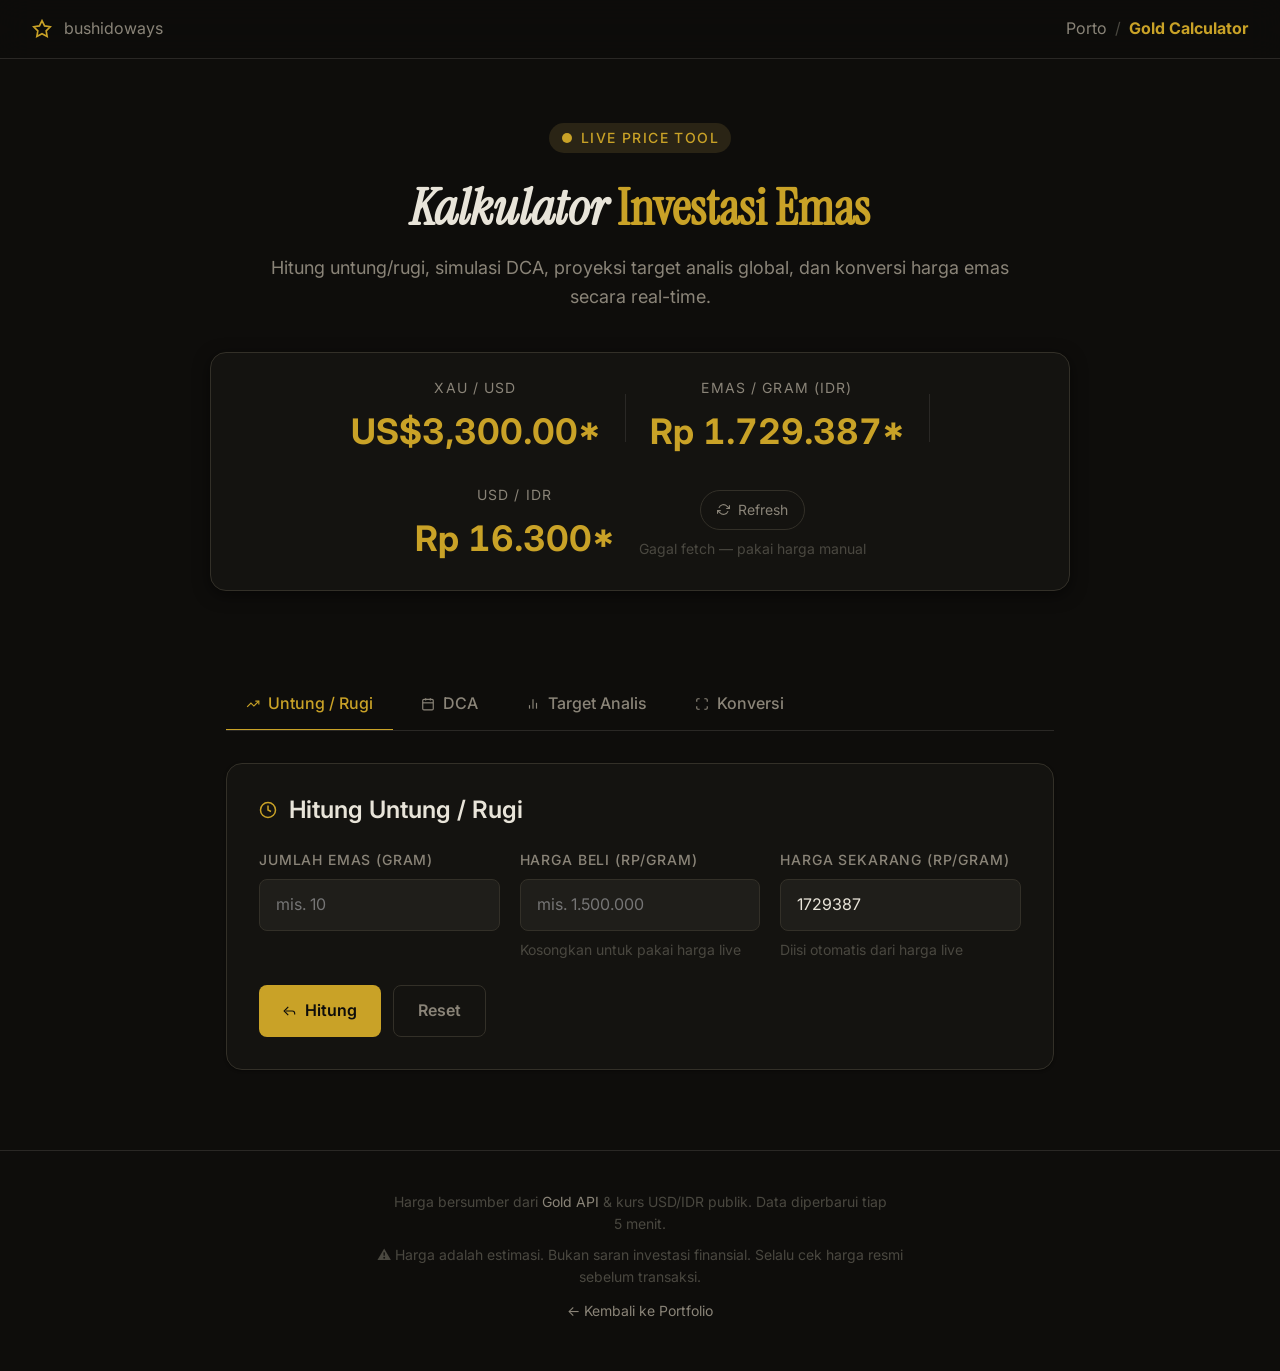
==== tools/gold/index.html @ 79ef6a8c "feat: add gold investment calculator tool" ====
<!DOCTYPE html>
<html lang="id" data-theme="dark">
<head>
<meta charset="UTF-8">
<meta name="viewport" content="width=device-width, initial-scale=1.0">
<title>Gold Calculator — Bushidoways</title>
<meta name="description" content="Kalkulator investasi emas real-time: untung/rugi, DCA, proyeksi analis, dan konversi harga.">
<link rel="icon" href="/favicon.svg" type="image/svg+xml">
<link rel="preconnect" href="https://fonts.googleapis.com">
<link rel="preconnect" href="https://fonts.gstatic.com" crossorigin>
<link href="https://fonts.googleapis.com/css2?family=Inter:wght@300..700&family=Instrument+Serif:ital@0;1&display=swap" rel="stylesheet">
<style>
*,*::before,*::after{box-sizing:border-box;margin:0;padding:0}
html{-webkit-font-smoothing:antialiased;scroll-behavior:smooth;scroll-padding-top:5rem}

:root,[data-theme="dark"]{
  --color-bg:#0e0d0b;
  --color-surface:#141310;
  --color-surface-2:#1a1915;
  --color-surface-offset:#1f1e1a;
  --color-surface-dynamic:#272520;
  --color-divider:#2a2825;
  --color-border:#333028;
  --color-text:#e8e4d9;
  --color-text-muted:#8a8478;
  --color-text-faint:#4a4840;
  --color-text-inverse:#0e0d0b;
  --color-primary:#c9a227;
  --color-primary-hover:#e0b830;
  --color-primary-active:#f0cc50;
  --color-primary-highlight:#2a2415;
  --color-success:#6daa45;
  --color-success-highlight:#1e2e15;
  --color-error:#d16060;
  --color-error-highlight:#2e1515;
  --color-gold:#c9a227;
  --shadow-sm:0 1px 3px rgba(0,0,0,0.4);
  --shadow-md:0 4px 16px rgba(0,0,0,0.5);
  --shadow-lg:0 12px 40px rgba(0,0,0,0.6);
  --radius-sm:0.375rem;
  --radius-md:0.5rem;
  --radius-lg:0.75rem;
  --radius-xl:1rem;
  --radius-full:9999px;
  --font-body:'Inter',sans-serif;
  --font-display:'Instrument Serif',Georgia,serif;
  --text-xs:clamp(0.75rem,0.7rem + 0.25vw,0.875rem);
  --text-sm:clamp(0.875rem,0.8rem + 0.35vw,1rem);
  --text-base:clamp(1rem,0.95rem + 0.25vw,1.125rem);
  --text-lg:clamp(1.125rem,1rem + 0.75vw,1.5rem);
  --text-xl:clamp(1.5rem,1.2rem + 1.25vw,2.25rem);
  --text-2xl:clamp(2rem,1.2rem + 2.5vw,3.5rem);
  --space-1:0.25rem;--space-2:0.5rem;--space-3:0.75rem;--space-4:1rem;
  --space-5:1.25rem;--space-6:1.5rem;--space-8:2rem;--space-10:2.5rem;
  --space-12:3rem;--space-16:4rem;--space-20:5rem;
  --transition:180ms cubic-bezier(0.16,1,0.3,1);
}

body{font-family:var(--font-body);font-size:var(--text-base);color:var(--color-text);background:var(--color-bg);min-height:100dvh;line-height:1.6}
img,svg{display:block;max-width:100%}
input,button,select{font:inherit;color:inherit}
h1,h2,h3,h4{text-wrap:balance;line-height:1.2}
p{text-wrap:pretty;max-width:72ch}
button{cursor:pointer;background:none;border:none}
a,button,[role="button"]{transition:color var(--transition),background var(--transition),border-color var(--transition),box-shadow var(--transition)}
:focus-visible{outline:2px solid var(--color-primary);outline-offset:3px;border-radius:var(--radius-sm)}

/* ── NAV ── */
.nav{
  position:sticky;top:0;z-index:100;
  display:flex;align-items:center;justify-content:space-between;
  padding:var(--space-4) var(--space-8);
  background:rgba(14,13,11,0.85);
  backdrop-filter:blur(16px);
  border-bottom:1px solid var(--color-divider);
}
.nav-brand{
  display:flex;align-items:center;gap:var(--space-3);
  text-decoration:none;
  font-size:var(--text-sm);color:var(--color-text-muted);
}
.nav-brand:hover{color:var(--color-text)}
.nav-brand svg{color:var(--color-primary)}
.nav-breadcrumb{display:flex;align-items:center;gap:var(--space-2);font-size:var(--text-sm)}
.nav-breadcrumb a{color:var(--color-text-muted);text-decoration:none}
.nav-breadcrumb a:hover{color:var(--color-primary)}
.nav-breadcrumb span{color:var(--color-text-faint)}
.nav-breadcrumb strong{color:var(--color-primary)}

/* ── HERO ── */
.hero{
  padding:var(--space-16) var(--space-8) var(--space-12);
  max-width:960px;margin-inline:auto;
  text-align:center;
}
.hero-eyebrow{
  display:inline-flex;align-items:center;gap:var(--space-2);
  font-size:var(--text-xs);font-weight:500;letter-spacing:0.1em;text-transform:uppercase;
  color:var(--color-primary);
  background:var(--color-primary-highlight);
  padding:var(--space-1) var(--space-3);
  border-radius:var(--radius-full);
  margin-bottom:var(--space-6);
}
.hero-title{
  font-family:var(--font-display);
  font-size:var(--text-2xl);
  color:var(--color-text);
  margin-bottom:var(--space-4);
  font-style:italic;
}
.hero-title em{font-style:normal;color:var(--color-primary)}
.hero-subtitle{font-size:var(--text-base);color:var(--color-text-muted);margin-bottom:var(--space-10);margin-inline:auto}

/* ── LIVE PRICE CARD ── */
.price-bar{
  display:flex;flex-wrap:wrap;align-items:center;justify-content:center;gap:var(--space-6);
  background:var(--color-surface);
  border:1px solid var(--color-border);
  border-radius:var(--radius-xl);
  padding:var(--space-6) var(--space-8);
  margin-bottom:var(--space-10);
  max-width:860px;margin-inline:auto;
  box-shadow:var(--shadow-md);
}
.price-item{text-align:center}
.price-label{font-size:var(--text-xs);color:var(--color-text-muted);text-transform:uppercase;letter-spacing:0.08em;margin-bottom:var(--space-1)}
.price-value{
  font-size:var(--text-xl);font-weight:700;
  color:var(--color-primary);
  font-variant-numeric:tabular-nums;
  transition:color 0.3s;
}
.price-value.loading{color:var(--color-text-faint)}
.price-divider{width:1px;height:48px;background:var(--color-divider)}
.price-refresh-btn{
  display:inline-flex;align-items:center;gap:var(--space-2);
  font-size:var(--text-xs);color:var(--color-text-muted);
  border:1px solid var(--color-border);
  border-radius:var(--radius-full);
  padding:var(--space-2) var(--space-4);
  transition:all var(--transition);
}
.price-refresh-btn:hover{color:var(--color-primary);border-color:var(--color-primary)}
.price-status{font-size:var(--text-xs);color:var(--color-text-faint)}

/* ── TABS ── */
.tabs-wrap{max-width:860px;margin-inline:auto;padding:0 var(--space-4)}
.tabs-nav{
  display:flex;gap:var(--space-2);
  border-bottom:1px solid var(--color-divider);
  margin-bottom:var(--space-8);
  overflow-x:auto;
  scrollbar-width:none;
}
.tabs-nav::-webkit-scrollbar{display:none}
.tab-btn{
  flex-shrink:0;
  font-size:var(--text-sm);font-weight:500;
  color:var(--color-text-muted);
  padding:var(--space-3) var(--space-5);
  border-radius:var(--radius-md) var(--radius-md) 0 0;
  border-bottom:2px solid transparent;
  margin-bottom:-1px;
  transition:all var(--transition);
  display:flex;align-items:center;gap:var(--space-2);
}
.tab-btn:hover{color:var(--color-text)}
.tab-btn.active{color:var(--color-primary);border-bottom-color:var(--color-primary)}
.tab-panel{display:none}
.tab-panel.active{display:block}

/* ── CARD ── */
.card{
  background:var(--color-surface);
  border:1px solid var(--color-border);
  border-radius:var(--radius-xl);
  padding:var(--space-8);
  box-shadow:var(--shadow-sm);
  margin-bottom:var(--space-6);
}
.card-title{
  font-size:var(--text-lg);font-weight:600;
  color:var(--color-text);
  margin-bottom:var(--space-6);
  display:flex;align-items:center;gap:var(--space-3);
}
.card-title svg{color:var(--color-primary)}

/* ── FORM ── */
.form-grid{display:grid;grid-template-columns:repeat(auto-fill,minmax(200px,1fr));gap:var(--space-5)}
.form-group{display:flex;flex-direction:column;gap:var(--space-2)}
.form-label{font-size:var(--text-xs);font-weight:500;color:var(--color-text-muted);text-transform:uppercase;letter-spacing:0.06em}
.form-input{
  background:var(--color-surface-offset);
  border:1px solid var(--color-border);
  border-radius:var(--radius-md);
  padding:var(--space-3) var(--space-4);
  font-size:var(--text-sm);
  color:var(--color-text);
  width:100%;
  transition:border-color var(--transition),box-shadow var(--transition);
}
.form-input:focus{outline:none;border-color:var(--color-primary);box-shadow:0 0 0 3px rgba(201,162,39,0.15)}
.form-hint{font-size:var(--text-xs);color:var(--color-text-faint)}

/* ── BUTTON ── */
.btn{
  display:inline-flex;align-items:center;gap:var(--space-2);
  font-size:var(--text-sm);font-weight:600;
  padding:var(--space-3) var(--space-6);
  border-radius:var(--radius-md);
  transition:all var(--transition);
  cursor:pointer;
}
.btn-primary{
  background:var(--color-primary);
  color:var(--color-text-inverse);
  border:none;
}
.btn-primary:hover{background:var(--color-primary-hover)}
.btn-ghost{
  background:transparent;
  color:var(--color-text-muted);
  border:1px solid var(--color-border);
}
.btn-ghost:hover{color:var(--color-text);border-color:var(--color-text-muted)}
.btn-actions{display:flex;gap:var(--space-3);margin-top:var(--space-6);flex-wrap:wrap}

/* ── RESULT ── */
.result-box{
  background:var(--color-surface-2);
  border:1px solid var(--color-border);
  border-radius:var(--radius-lg);
  padding:var(--space-6);
  margin-top:var(--space-6);
  display:none;
}
.result-box.visible{display:block}
.result-grid{display:grid;grid-template-columns:repeat(auto-fill,minmax(180px,1fr));gap:var(--space-4)}
.result-item{}
.result-item-label{font-size:var(--text-xs);color:var(--color-text-muted);text-transform:uppercase;letter-spacing:0.06em;margin-bottom:var(--space-1)}
.result-item-value{font-size:var(--text-lg);font-weight:700;font-variant-numeric:tabular-nums}
.result-profit{color:var(--color-success)}
.result-loss{color:var(--color-error)}
.result-neutral{color:var(--color-text)}
.result-pct-badge{
  display:inline-block;
  font-size:var(--text-xs);font-weight:600;
  padding:2px var(--space-2);
  border-radius:var(--radius-sm);
  margin-left:var(--space-2);
}
.badge-profit{background:var(--color-success-highlight);color:var(--color-success)}
.badge-loss{background:var(--color-error-highlight);color:var(--color-error)}

/* ── TABLE ── */
.table-wrap{overflow-x:auto;margin-top:var(--space-6)}
table{border-collapse:collapse;width:100%;font-size:var(--text-sm)}
thead{border-bottom:1px solid var(--color-divider)}
th{text-align:left;padding:var(--space-3) var(--space-4);font-size:var(--text-xs);text-transform:uppercase;letter-spacing:0.06em;color:var(--color-text-muted);font-weight:500}
td{padding:var(--space-3) var(--space-4);border-bottom:1px solid var(--color-divider);font-variant-numeric:tabular-nums}
tr:last-child td{border-bottom:none}
tr:hover td{background:var(--color-surface-offset)}
.td-profit{color:var(--color-success)}
.td-loss{color:var(--color-error)}

/* ── ANALYST GRID ── */
.analyst-grid{display:grid;grid-template-columns:repeat(auto-fill,minmax(220px,1fr));gap:var(--space-4);margin-top:var(--space-6)}
.analyst-card{
  background:var(--color-surface-offset);
  border:1px solid var(--color-border);
  border-radius:var(--radius-lg);
  padding:var(--space-5);
}
.analyst-name{font-size:var(--text-xs);font-weight:600;text-transform:uppercase;letter-spacing:0.08em;color:var(--color-text-muted);margin-bottom:var(--space-1)}
.analyst-target{font-size:var(--text-sm);color:var(--color-text-faint);margin-bottom:var(--space-3)}
.analyst-value{font-size:var(--text-lg);font-weight:700;color:var(--color-primary)}
.analyst-gain{font-size:var(--text-xs);color:var(--color-success);margin-top:var(--space-1)}

/* ── CONVERSION GRID ── */
.conv-grid{display:grid;grid-template-columns:1fr auto 1fr;align-items:end;gap:var(--space-4);margin-bottom:var(--space-6)}
.conv-arrow{font-size:1.5rem;color:var(--color-primary);text-align:center;padding-bottom:var(--space-3)}
.conv-modes{display:flex;gap:var(--space-2);margin-bottom:var(--space-6);flex-wrap:wrap}
.conv-mode-btn{
  font-size:var(--text-xs);font-weight:500;
  padding:var(--space-2) var(--space-4);
  border-radius:var(--radius-full);
  border:1px solid var(--color-border);
  color:var(--color-text-muted);
  transition:all var(--transition);
}
.conv-mode-btn:hover{color:var(--color-text)}
.conv-mode-btn.active{background:var(--color-primary-highlight);color:var(--color-primary);border-color:var(--color-primary)}

/* ── FOOTER ── */
.footer{
  margin-top:var(--space-20);
  padding:var(--space-10) var(--space-8);
  border-top:1px solid var(--color-divider);
  text-align:center;
}
.footer p{font-size:var(--text-xs);color:var(--color-text-faint);max-width:60ch;margin-inline:auto;margin-bottom:var(--space-2)}
.footer a{color:var(--color-text-muted);text-decoration:none}
.footer a:hover{color:var(--color-primary)}

/* ── SPINNER ── */
@keyframes spin{to{transform:rotate(360deg)}}
.spin{animation:spin 1s linear infinite;display:inline-block}

/* ── MOBILE ── */
@media(max-width:640px){
  .nav{padding:var(--space-3) var(--space-4)}
  .hero{padding:var(--space-10) var(--space-4) var(--space-8)}
  .price-bar{padding:var(--space-4);gap:var(--space-4)}
  .price-divider{display:none}
  .tabs-wrap{padding:0 var(--space-3)}
  .card{padding:var(--space-5)}
  .conv-grid{grid-template-columns:1fr;}
  .conv-arrow{display:none}
  .nav-breadcrumb{display:none}
}
</style>
</head>
<body>

<!-- NAV -->
<nav class="nav">
  <a href="/" class="nav-brand" target="_blank" rel="noopener">
    <svg width="20" height="20" viewBox="0 0 24 24" fill="none" stroke="currentColor" stroke-width="2">
      <polygon points="12 2 15.09 8.26 22 9.27 17 14.14 18.18 21.02 12 17.77 5.82 21.02 7 14.14 2 9.27 8.91 8.26 12 2"/>
    </svg>
    bushidoways
  </a>
  <div class="nav-breadcrumb">
    <a href="/" target="_blank" rel="noopener">Porto</a>
    <span>/</span>
    <strong>Gold Calculator</strong>
  </div>
</nav>

<!-- HERO -->
<section class="hero">
  <div class="hero-eyebrow">
    <svg width="12" height="12" viewBox="0 0 24 24" fill="currentColor"><circle cx="12" cy="12" r="10"/></svg>
    Live Price Tool
  </div>
  <h1 class="hero-title">Kalkulator <em>Investasi Emas</em></h1>
  <p class="hero-subtitle">Hitung untung/rugi, simulasi DCA, proyeksi target analis global, dan konversi harga emas secara real-time.</p>

  <!-- LIVE PRICE BAR -->
  <div class="price-bar">
    <div class="price-item">
      <div class="price-label">XAU / USD</div>
      <div class="price-value loading" id="px-usd">—</div>
    </div>
    <div class="price-divider"></div>
    <div class="price-item">
      <div class="price-label">Emas / Gram (IDR)</div>
      <div class="price-value loading" id="px-idr">—</div>
    </div>
    <div class="price-divider"></div>
    <div class="price-item">
      <div class="price-label">USD / IDR</div>
      <div class="price-value loading" id="px-kurs">—</div>
    </div>
    <div style="display:flex;flex-direction:column;align-items:center;gap:var(--space-2)">
      <button class="price-refresh-btn" onclick="fetchPrices()">
        <svg width="13" height="13" viewBox="0 0 24 24" fill="none" stroke="currentColor" stroke-width="2"><polyline points="23 4 23 10 17 10"/><polyline points="1 20 1 14 7 14"/><path d="M3.51 9a9 9 0 0 1 14.85-3.36L23 10M1 14l4.64 4.36A9 9 0 0 0 20.49 15"/></svg>
        Refresh
      </button>
      <span class="price-status" id="price-status">Memuat harga…</span>
    </div>
  </div>
</section>

<!-- TABS -->
<div class="tabs-wrap">
  <div class="tabs-nav" role="tablist">
    <button class="tab-btn active" onclick="switchTab('untung')" role="tab">
      <svg width="14" height="14" viewBox="0 0 24 24" fill="none" stroke="currentColor" stroke-width="2"><polyline points="22 7 13.5 15.5 8.5 10.5 2 17"/><polyline points="16 7 22 7 22 13"/></svg>
      Untung / Rugi
    </button>
    <button class="tab-btn" onclick="switchTab('dca')" role="tab">
      <svg width="14" height="14" viewBox="0 0 24 24" fill="none" stroke="currentColor" stroke-width="2"><rect x="3" y="4" width="18" height="18" rx="2"/><line x1="16" y1="2" x2="16" y2="6"/><line x1="8" y1="2" x2="8" y2="6"/><line x1="3" y1="10" x2="21" y2="10"/></svg>
      DCA
    </button>
    <button class="tab-btn" onclick="switchTab('analis')" role="tab">
      <svg width="14" height="14" viewBox="0 0 24 24" fill="none" stroke="currentColor" stroke-width="2"><line x1="18" y1="20" x2="18" y2="10"/><line x1="12" y1="20" x2="12" y2="4"/><line x1="6" y1="20" x2="6" y2="14"/></svg>
      Target Analis
    </button>
    <button class="tab-btn" onclick="switchTab('konversi')" role="tab">
      <svg width="14" height="14" viewBox="0 0 24 24" fill="none" stroke="currentColor" stroke-width="2"><path d="M8 3H5a2 2 0 0 0-2 2v3m18 0V5a2 2 0 0 0-2-2h-3m0 18h3a2 2 0 0 0 2-2v-3M3 16v3a2 2 0 0 0 2 2h3"/></svg>
      Konversi
    </button>
  </div>

  <!-- TAB: UNTUNG/RUGI -->
  <div class="tab-panel active" id="tab-untung">
    <div class="card">
      <h2 class="card-title">
        <svg width="18" height="18" viewBox="0 0 24 24" fill="none" stroke="currentColor" stroke-width="2"><path d="M12 2a10 10 0 1 0 10 10A10 10 0 0 0 12 2z"/><path d="M12 6v6l4 2"/></svg>
        Hitung Untung / Rugi
      </h2>
      <div class="form-grid">
        <div class="form-group">
          <label class="form-label" for="ur-gram">Jumlah Emas (gram)</label>
          <input class="form-input" type="number" id="ur-gram" placeholder="mis. 10" min="0" step="0.01">
        </div>
        <div class="form-group">
          <label class="form-label" for="ur-beli">Harga Beli (Rp/gram)</label>
          <input class="form-input" type="number" id="ur-beli" placeholder="mis. 1.500.000" min="0" step="1000">
          <span class="form-hint">Kosongkan untuk pakai harga live</span>
        </div>
        <div class="form-group">
          <label class="form-label" for="ur-sekarang">Harga Sekarang (Rp/gram)</label>
          <input class="form-input" type="number" id="ur-sekarang" placeholder="Auto dari live price">
          <span class="form-hint">Diisi otomatis dari harga live</span>
        </div>
      </div>
      <div class="btn-actions">
        <button class="btn btn-primary" onclick="hitungUR()">
          <svg width="14" height="14" viewBox="0 0 24 24" fill="none" stroke="currentColor" stroke-width="2"><path d="M9 19l-7-7 7-7"/><path d="M20 18v-2a4 4 0 0 0-4-4H5"/></svg>
          Hitung
        </button>
        <button class="btn btn-ghost" onclick="resetUR()">Reset</button>
      </div>
      <div class="result-box" id="result-ur">
        <div class="result-grid" id="result-ur-grid"></div>
      </div>
    </div>
  </div>

  <!-- TAB: DCA -->
  <div class="tab-panel" id="tab-dca">
    <div class="card">
      <h2 class="card-title">
        <svg width="18" height="18" viewBox="0 0 24 24" fill="none" stroke="currentColor" stroke-width="2"><rect x="3" y="4" width="18" height="18" rx="2"/><line x1="16" y1="2" x2="16" y2="6"/><line x1="8" y1="2" x2="8" y2="6"/><line x1="3" y1="10" x2="21" y2="10"/></svg>
        Simulasi DCA Bulanan
      </h2>
      <div class="form-grid">
        <div class="form-group">
          <label class="form-label" for="dca-rutin">Beli Rutin / Bulan (Rp)</label>
          <input class="form-input" type="number" id="dca-rutin" placeholder="mis. 500000" min="0" step="10000">
        </div>
        <div class="form-group">
          <label class="form-label" for="dca-bulan">Durasi (Bulan)</label>
          <input class="form-input" type="number" id="dca-bulan" placeholder="mis. 12" min="1" max="240">
        </div>
        <div class="form-group">
          <label class="form-label" for="dca-harga-awal">Harga Emas Awal (Rp/gram)</label>
          <input class="form-input" type="number" id="dca-harga-awal" placeholder="Auto dari live">
          <span class="form-hint">Diisi otomatis dari harga live</span>
        </div>
        <div class="form-group">
          <label class="form-label" for="dca-naik">Estimasi Kenaikan/Bulan (%)</label>
          <input class="form-input" type="number" id="dca-naik" placeholder="mis. 0.8" step="0.1">
          <span class="form-hint">Historis rata-rata ~0.5–1%/bln</span>
        </div>
      </div>
      <div class="btn-actions">
        <button class="btn btn-primary" onclick="hitungDCA()">Hitung DCA</button>
        <button class="btn btn-ghost" onclick="resetDCA()">Reset</button>
      </div>
      <div class="result-box" id="result-dca">
        <div class="result-grid" id="result-dca-summary"></div>
        <div class="table-wrap" id="result-dca-table"></div>
      </div>
    </div>
  </div>

  <!-- TAB: ANALIS -->
  <div class="tab-panel" id="tab-analis">
    <div class="card">
      <h2 class="card-title">
        <svg width="18" height="18" viewBox="0 0 24 24" fill="none" stroke="currentColor" stroke-width="2"><line x1="18" y1="20" x2="18" y2="10"/><line x1="12" y1="20" x2="12" y2="4"/><line x1="6" y1="20" x2="6" y2="14"/></svg>
        Proyeksi Target Analis Global
      </h2>
      <div class="form-grid" style="margin-bottom:var(--space-4)">
        <div class="form-group">
          <label class="form-label" for="an-gram">Kepemilikan Emas (gram)</label>
          <input class="form-input" type="number" id="an-gram" placeholder="mis. 50" min="0" step="0.01">
        </div>
        <div class="form-group">
          <label class="form-label" for="an-harga">Harga Beli (Rp/gram)</label>
          <input class="form-input" type="number" id="an-harga" placeholder="Auto dari live">
          <span class="form-hint">Harga saat kamu beli</span>
        </div>
      </div>
      <div class="btn-actions">
        <button class="btn btn-primary" onclick="hitungAnalis()">Proyeksikan</button>
        <button class="btn btn-ghost" onclick="resetAnalis()">Reset</button>
      </div>
      <div class="result-box" id="result-analis">
        <p style="font-size:var(--text-xs);color:var(--color-text-faint);margin-bottom:var(--space-5)">Target harga XAU/USD dari lembaga riset global 2025–2026. Bukan saran investasi.</p>
        <div class="analyst-grid" id="analyst-cards"></div>
      </div>
    </div>
  </div>

  <!-- TAB: KONVERSI -->
  <div class="tab-panel" id="tab-konversi">
    <div class="card">
      <h2 class="card-title">
        <svg width="18" height="18" viewBox="0 0 24 24" fill="none" stroke="currentColor" stroke-width="2"><path d="M8 3H5a2 2 0 0 0-2 2v3m18 0V5a2 2 0 0 0-2-2h-3m0 18h3a2 2 0 0 0 2-2v-3M3 16v3a2 2 0 0 0 2 2h3"/></svg>
        Konversi Satuan &amp; Mata Uang
      </h2>
      <div class="conv-modes">
        <button class="conv-mode-btn active" onclick="setConvMode('gram-idr')">Gram → IDR</button>
        <button class="conv-mode-btn" onclick="setConvMode('idr-gram')">IDR → Gram</button>
        <button class="conv-mode-btn" onclick="setConvMode('oz-gram')">Oz → Gram</button>
        <button class="conv-mode-btn" onclick="setConvMode('gram-oz')">Gram → Oz</button>
        <button class="conv-mode-btn" onclick="setConvMode('usd-gram')">USD → Gram</button>
      </div>
      <div class="conv-grid">
        <div class="form-group">
          <label class="form-label" id="conv-from-label">Gram</label>
          <input class="form-input" type="number" id="conv-input" placeholder="0" min="0" step="any" oninput="hitungKonversi()">
        </div>
        <div class="conv-arrow">→</div>
        <div class="form-group">
          <label class="form-label" id="conv-to-label">IDR</label>
          <input class="form-input" type="text" id="conv-output" readonly placeholder="—" style="background:var(--color-surface-dynamic);cursor:default">
        </div>
      </div>
      <div class="result-box visible" id="result-konversi" style="display:block">
        <p style="font-size:var(--text-xs);color:var(--color-text-muted)" id="konversi-info">Menggunakan harga live. Isi input untuk mulai konversi.</p>
      </div>
    </div>
  </div>

</div>

<!-- FOOTER -->
<footer class="footer">
  <p>Harga bersumber dari <a href="https://www.goldapi.io" target="_blank" rel="noopener">Gold API</a> &amp; kurs USD/IDR publik. Data diperbarui tiap 5 menit.</p>
  <p style="margin-top:var(--space-1)">⚠️ Harga adalah estimasi. Bukan saran investasi finansial. Selalu cek harga resmi sebelum transaksi.</p>
  <p style="margin-top:var(--space-3)"><a href="/" target="_blank" rel="noopener">← Kembali ke Portfolio</a></p>
</footer>

<script>
// ── STATE ──
let liveUSD = 0, liveIDR = 0, liveKurs = 16300;
let convMode = 'gram-idr';
const OZ_TO_GRAM = 31.1035;

// ── ANALYSTS DATA ──
const analysts = [
  {name:'Goldman Sachs', target:3300, period:'2025'},
  {name:'JP Morgan',     target:3675, period:'2025'},
  {name:'Citigroup',     target:3000, period:'2025'},
  {name:'UBS',           target:3200, period:'2025'},
  {name:'Bank of America',target:3500,period:'2025'},
  {name:'Deutsche Bank', target:2800, period:'2025'},
  {name:'ANZ Research',  target:3100, period:'2025'},
  {name:'WisdomTree',    target:3030, period:'Q4 2025'},
];

// ── FORMATTERS ──
const fmtIDR = n => 'Rp ' + Math.round(n).toLocaleString('id-ID');
const fmtUSD = n => 'US$' + n.toLocaleString('en-US', {minimumFractionDigits:2, maximumFractionDigits:2});
const fmtGram = n => n.toLocaleString('id-ID', {minimumFractionDigits:4, maximumFractionDigits:4}) + ' gr';

// ── FETCH PRICES ──
async function fetchPrices() {
  document.getElementById('price-status').textContent = 'Memuat harga…';
  ['px-usd','px-idr','px-kurs'].forEach(id => {
    const el = document.getElementById(id);
    el.textContent = '…';
    el.classList.add('loading');
  });
  try {
    // Fetch XAU/USD
    const r1 = await fetch('https://api.gold-api.com/price/XAU');
    const d1 = await r1.json();
    liveUSD = d1.price || d1.Price || 0;

    // Fetch USD/IDR from open exchange
    const r2 = await fetch('https://open.er-api.com/v6/latest/USD');
    const d2 = await r2.json();
    liveKurs = d2.rates?.IDR || 16300;

    // Calculate gram IDR
    liveIDR = (liveUSD / OZ_TO_GRAM) * liveKurs;

    document.getElementById('px-usd').textContent = fmtUSD(liveUSD);
    document.getElementById('px-idr').textContent = fmtIDR(liveIDR);
    document.getElementById('px-kurs').textContent = 'Rp ' + Math.round(liveKurs).toLocaleString('id-ID');
    ['px-usd','px-idr','px-kurs'].forEach(id => document.getElementById(id).classList.remove('loading'));

    const now = new Date().toLocaleTimeString('id-ID');
    document.getElementById('price-status').textContent = 'Update: ' + now;

    // Auto-fill inputs
    autoFill();
  } catch(e) {
    document.getElementById('price-status').textContent = 'Gagal fetch — pakai harga manual';
    liveUSD = 3300; liveKurs = 16300;
    liveIDR = (liveUSD / OZ_TO_GRAM) * liveKurs;
    document.getElementById('px-usd').textContent = fmtUSD(liveUSD) + '*';
    document.getElementById('px-idr').textContent = fmtIDR(liveIDR) + '*';
    document.getElementById('px-kurs').textContent = 'Rp 16.300*';
    ['px-usd','px-idr','px-kurs'].forEach(id => document.getElementById(id).classList.remove('loading'));
    autoFill();
  }
}

function autoFill() {
  const idrVal = Math.round(liveIDR);
  const el1 = document.getElementById('ur-sekarang');
  const el2 = document.getElementById('dca-harga-awal');
  const el3 = document.getElementById('an-harga');
  if(!el1.value) el1.value = idrVal;
  if(!el2.value) el2.value = idrVal;
  if(!el3.value) el3.value = idrVal;
  hitungKonversi();
}

// ── TABS ──
function switchTab(name) {
  document.querySelectorAll('.tab-panel').forEach(p => p.classList.remove('active'));
  document.querySelectorAll('.tab-btn').forEach(b => b.classList.remove('active'));
  document.getElementById('tab-' + name).classList.add('active');
  event.currentTarget.classList.add('active');
}

// ── UNTUNG/RUGI ──
function hitungUR() {
  const gram = parseFloat(document.getElementById('ur-gram').value);
  const beli = parseFloat(document.getElementById('ur-beli').value) || liveIDR;
  const now  = parseFloat(document.getElementById('ur-sekarang').value) || liveIDR;
  if(!gram || !beli) return alert('Isi jumlah gram dan harga beli ya!');
  const modal   = gram * beli;
  const nilaiNow = gram * now;
  const delta   = nilaiNow - modal;
  const pct     = (delta / modal) * 100;
  const isProfit = delta >= 0;
  const box = document.getElementById('result-ur');
  const grid = document.getElementById('result-ur-grid');
  box.classList.add('visible');
  grid.innerHTML = [
    {label:'Modal Total', val: fmtIDR(modal), cls:'result-neutral'},
    {label:'Nilai Sekarang', val: fmtIDR(nilaiNow), cls:'result-neutral'},
    {label: isProfit?'Keuntungan':'Kerugian', val: fmtIDR(Math.abs(delta)), cls: isProfit?'result-profit':'result-loss'},
    {label:'Return (%)', val: (isProfit?'+':'-') + Math.abs(pct).toFixed(2) + '%', cls: isProfit?'result-profit':'result-loss'},
    {label:'Harga/gram Beli', val: fmtIDR(beli), cls:'result-neutral'},
    {label:'Harga/gram Kini', val: fmtIDR(now), cls:'result-neutral'},
  ].map(i => `<div class="result-item"><div class="result-item-label">${i.label}</div><div class="result-item-value ${i.cls}">${i.val}</div></div>`).join('');
}
function resetUR(){['ur-gram','ur-beli','ur-sekarang'].forEach(id=>{document.getElementById(id).value=''});document.getElementById('result-ur').classList.remove('visible');autoFill();}

// ── DCA ──
function hitungDCA() {
  const rutin = parseFloat(document.getElementById('dca-rutin').value);
  const bulan = parseInt(document.getElementById('dca-bulan').value);
  const hargaAwal = parseFloat(document.getElementById('dca-harga-awal').value) || liveIDR;
  const naik = parseFloat(document.getElementById('dca-naik').value) || 0;
  if(!rutin || !bulan) return alert('Isi nominal rutin dan durasi bulan!');
  let totalModal=0, totalGram=0;
  const rows = [];
  for(let i=1;i<=bulan;i++) {
    const hargaBulan = hargaAwal * Math.pow(1+(naik/100), i-1);
    const gram = rutin / hargaBulan;
    totalModal += rutin;
    totalGram += gram;
    rows.push({bulan:i, harga:hargaBulan, gram, totalGram, totalModal, nilaiKini: totalGram * hargaBulan});
  }
  const hargaAkhir = hargaAwal * Math.pow(1+(naik/100), bulan-1);
  const nilaiAkhir = totalGram * hargaAkhir;
  const delta = nilaiAkhir - totalModal;
  const pct = (delta/totalModal)*100;
  const isProfit = delta >= 0;
  const box = document.getElementById('result-dca');
  box.classList.add('visible');
  document.getElementById('result-dca-summary').innerHTML = [
    {label:'Total Modal', val:fmtIDR(totalModal), cls:'result-neutral'},
    {label:'Total Gram', val:fmtGram(totalGram), cls:'result-neutral'},
    {label:'Nilai Akhir', val:fmtIDR(nilaiAkhir), cls:'result-neutral'},
    {label:isProfit?'Keuntungan':'Kerugian', val:fmtIDR(Math.abs(delta)), cls:isProfit?'result-profit':'result-loss'},
    {label:'Total Return', val:(isProfit?'+':'-')+Math.abs(pct).toFixed(2)+'%', cls:isProfit?'result-profit':'result-loss'},
    {label:'Avg Harga/gram', val:fmtIDR(totalModal/totalGram), cls:'result-neutral'},
  ].map(i=>`<div class="result-item"><div class="result-item-label">${i.label}</div><div class="result-item-value ${i.cls}">${i.val}</div></div>`).join('');
  const show = rows.length > 24 ? rows.filter((_,i)=>i%Math.ceil(rows.length/24)===0) : rows;
  document.getElementById('result-dca-table').innerHTML = `
    <table><thead><tr>
      <th>Bulan</th><th>Harga/gram</th><th>Gram Dibeli</th><th>Total Gram</th><th>Total Modal</th><th>Nilai Kini</th>
    </tr></thead><tbody>${show.map(r=>`<tr>
      <td>${r.bulan}</td><td>${fmtIDR(r.harga)}</td><td>${r.gram.toFixed(4)}</td>
      <td>${r.totalGram.toFixed(4)}</td><td>${fmtIDR(r.totalModal)}</td>
      <td class="${r.nilaiKini>=r.totalModal?'td-profit':'td-loss'}">${fmtIDR(r.nilaiKini)}</td>
    </tr>`).join('')}</tbody></table>`;
}
function resetDCA(){['dca-rutin','dca-bulan','dca-harga-awal','dca-naik'].forEach(id=>{document.getElementById(id).value=''});document.getElementById('result-dca').classList.remove('visible');autoFill();}

// ── ANALIS ──
function hitungAnalis() {
  const gram = parseFloat(document.getElementById('an-gram').value);
  const hargaBeli = parseFloat(document.getElementById('an-harga').value) || liveIDR;
  if(!gram) return alert('Isi jumlah gram kepemilikan!');
  const modal = gram * hargaBeli;
  const box = document.getElementById('result-analis');
  box.classList.add('visible');
  document.getElementById('analyst-cards').innerHTML = analysts.map(a => {
    const hargaTarget = (a.target / OZ_TO_GRAM) * liveKurs;
    const nilaiTarget = gram * hargaTarget;
    const gain = nilaiTarget - modal;
    const pct = (gain/modal)*100;
    return `<div class="analyst-card">
      <div class="analyst-name">${a.name}</div>
      <div class="analyst-target">Target XAU: US$${a.target.toLocaleString()} (${a.period})</div>
      <div class="analyst-value">${fmtIDR(nilaiTarget)}</div>
      <div class="analyst-gain">+${fmtIDR(gain)} (${pct>=0?'+':''}${pct.toFixed(1)}%)</div>
    </div>`;
  }).join('');
}
function resetAnalis(){['an-gram','an-harga'].forEach(id=>{document.getElementById(id).value=''});document.getElementById('result-analis').classList.remove('visible');autoFill();}

// ── KONVERSI ──
function setConvMode(mode) {
  convMode = mode;
  document.querySelectorAll('.conv-mode-btn').forEach(b=>b.classList.remove('active'));
  event.currentTarget.classList.add('active');
  const labels = {
    'gram-idr':['Gram','IDR (Rupiah)'],
    'idr-gram':['IDR (Rupiah)','Gram'],
    'oz-gram':['Troy Ounce (oz)','Gram'],
    'gram-oz':['Gram','Troy Ounce (oz)'],
    'usd-gram':['USD','Gram'],
  };
  const [from, to] = labels[mode];
  document.getElementById('conv-from-label').textContent = from;
  document.getElementById('conv-to-label').textContent = to;
  document.getElementById('conv-input').value = '';
  document.getElementById('conv-output').value = '';
  document.getElementById('konversi-info').textContent = 'Isi input untuk mulai konversi.';
  hitungKonversi();
}

function hitungKonversi() {
  const v = parseFloat(document.getElementById('conv-input').value);
  if(!v || v<=0) {document.getElementById('conv-output').value='';return;}
  let result = 0, info = '';
  if(convMode==='gram-idr') { result = v * liveIDR; info = `${v} gram × ${fmtIDR(liveIDR)}/gram`; document.getElementById('conv-output').value = fmtIDR(result); }
  else if(convMode==='idr-gram') { result = v / liveIDR; info = `${fmtIDR(v)} ÷ ${fmtIDR(liveIDR)}/gram`; document.getElementById('conv-output').value = result.toFixed(6) + ' gram'; }
  else if(convMode==='oz-gram') { result = v * OZ_TO_GRAM; info = `${v} oz × 31.1035`; document.getElementById('conv-output').value = result.toFixed(4) + ' gram'; }
  else if(convMode==='gram-oz') { result = v / OZ_TO_GRAM; info = `${v} gram ÷ 31.1035`; document.getElementById('conv-output').value = result.toFixed(6) + ' oz'; }
  else if(convMode==='usd-gram') { const pricePerGramUSD = liveUSD / OZ_TO_GRAM; result = v / pricePerGramUSD; info = `${v} USD ÷ $${pricePerGramUSD.toFixed(2)}/gram`; document.getElementById('conv-output').value = result.toFixed(6) + ' gram'; }
  document.getElementById('konversi-info').textContent = info;
}

// ── INIT ──
fetchPrices();
setInterval(fetchPrices, 5 * 60 * 1000);
</script>
</body>
</html>
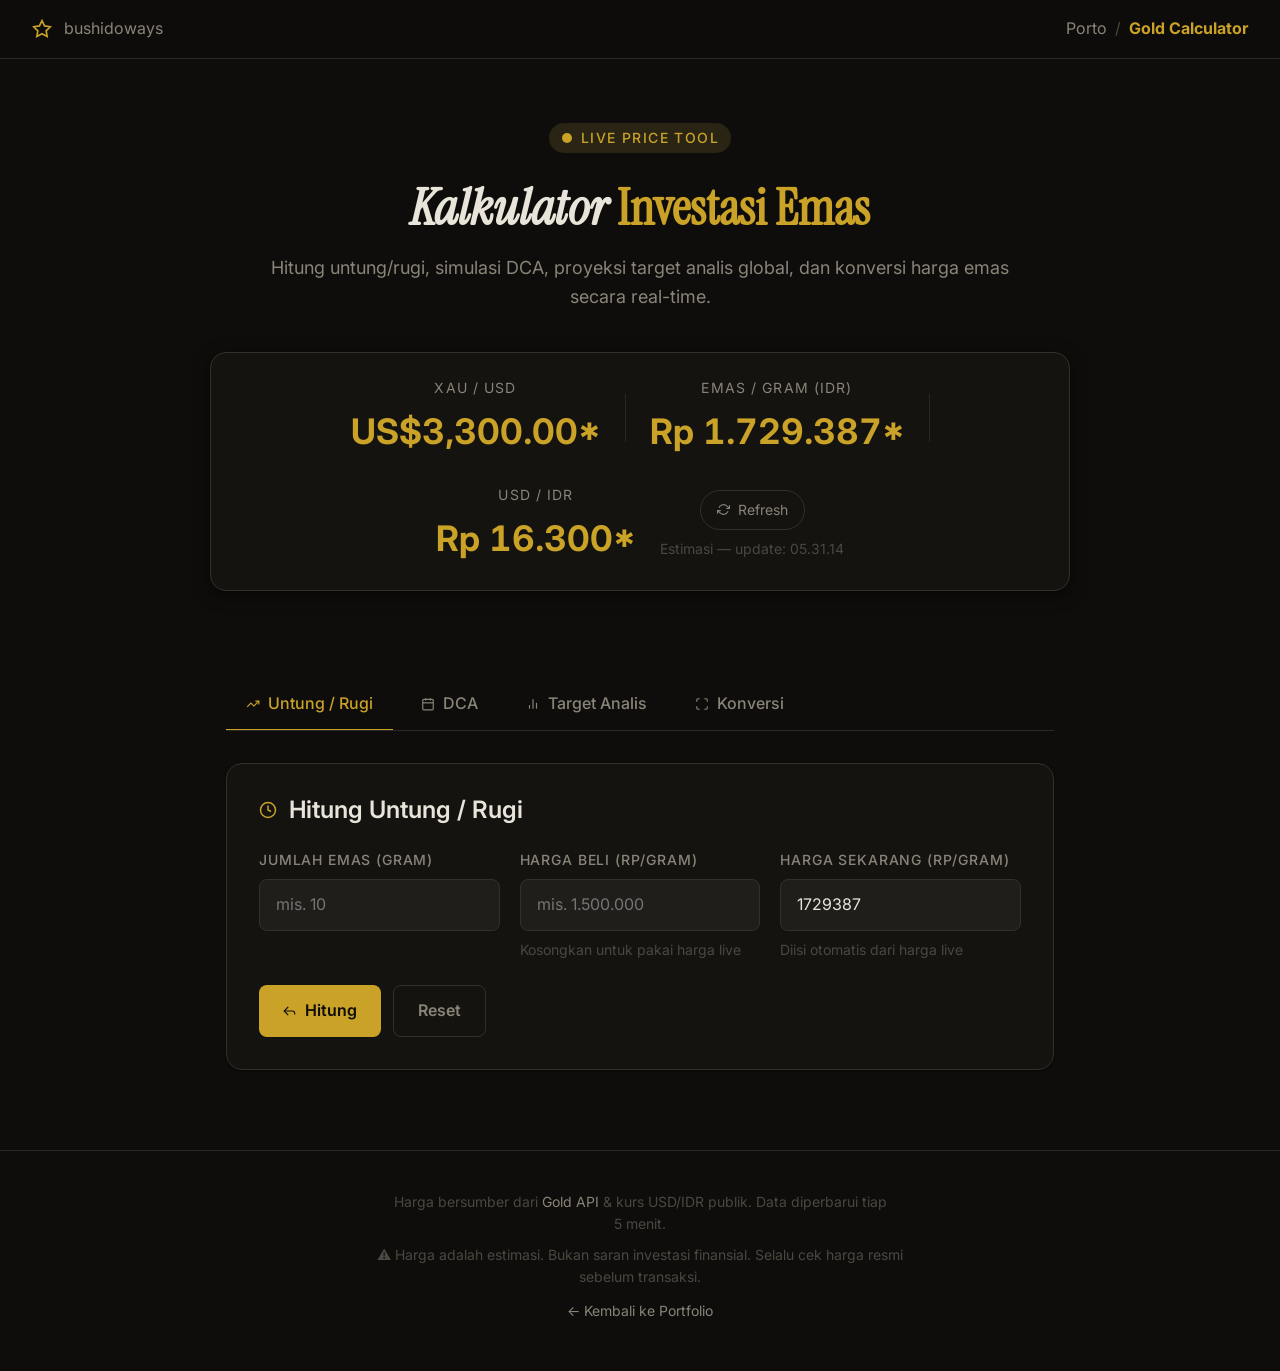
==== commit df5aad04: "fix: parallel fetch + 5s timeout + fallback kurs biar nggak loading lama" ====
--- a/tools/gold/index.html
+++ b/tools/gold/index.html
@@ -33,7 +33,6 @@
   --color-success-highlight:#1e2e15;
   --color-error:#d16060;
   --color-error-highlight:#2e1515;
-  --color-gold:#c9a227;
   --shadow-sm:0 1px 3px rgba(0,0,0,0.4);
   --shadow-md:0 4px 16px rgba(0,0,0,0.5);
   --shadow-lg:0 12px 40px rgba(0,0,0,0.6);
@@ -65,20 +64,8 @@
 a,button,[role="button"]{transition:color var(--transition),background var(--transition),border-color var(--transition),box-shadow var(--transition)}
 :focus-visible{outline:2px solid var(--color-primary);outline-offset:3px;border-radius:var(--radius-sm)}
 
-/* ── NAV ── */
-.nav{
-  position:sticky;top:0;z-index:100;
-  display:flex;align-items:center;justify-content:space-between;
-  padding:var(--space-4) var(--space-8);
-  background:rgba(14,13,11,0.85);
-  backdrop-filter:blur(16px);
-  border-bottom:1px solid var(--color-divider);
-}
-.nav-brand{
-  display:flex;align-items:center;gap:var(--space-3);
-  text-decoration:none;
-  font-size:var(--text-sm);color:var(--color-text-muted);
-}
+.nav{position:sticky;top:0;z-index:100;display:flex;align-items:center;justify-content:space-between;padding:var(--space-4) var(--space-8);background:rgba(14,13,11,0.88);backdrop-filter:blur(16px);border-bottom:1px solid var(--color-divider)}
+.nav-brand{display:flex;align-items:center;gap:var(--space-3);text-decoration:none;font-size:var(--text-sm);color:var(--color-text-muted)}
 .nav-brand:hover{color:var(--color-text)}
 .nav-brand svg{color:var(--color-primary)}
 .nav-breadcrumb{display:flex;align-items:center;gap:var(--space-2);font-size:var(--text-sm)}
@@ -87,174 +74,63 @@
 .nav-breadcrumb span{color:var(--color-text-faint)}
 .nav-breadcrumb strong{color:var(--color-primary)}
 
-/* ── HERO ── */
-.hero{
-  padding:var(--space-16) var(--space-8) var(--space-12);
-  max-width:960px;margin-inline:auto;
-  text-align:center;
-}
-.hero-eyebrow{
-  display:inline-flex;align-items:center;gap:var(--space-2);
-  font-size:var(--text-xs);font-weight:500;letter-spacing:0.1em;text-transform:uppercase;
-  color:var(--color-primary);
-  background:var(--color-primary-highlight);
-  padding:var(--space-1) var(--space-3);
-  border-radius:var(--radius-full);
-  margin-bottom:var(--space-6);
-}
-.hero-title{
-  font-family:var(--font-display);
-  font-size:var(--text-2xl);
-  color:var(--color-text);
-  margin-bottom:var(--space-4);
-  font-style:italic;
-}
+.hero{padding:var(--space-16) var(--space-8) var(--space-12);max-width:960px;margin-inline:auto;text-align:center}
+.hero-eyebrow{display:inline-flex;align-items:center;gap:var(--space-2);font-size:var(--text-xs);font-weight:500;letter-spacing:0.1em;text-transform:uppercase;color:var(--color-primary);background:var(--color-primary-highlight);padding:var(--space-1) var(--space-3);border-radius:var(--radius-full);margin-bottom:var(--space-6)}
+.hero-title{font-family:var(--font-display);font-size:var(--text-2xl);color:var(--color-text);margin-bottom:var(--space-4);font-style:italic}
 .hero-title em{font-style:normal;color:var(--color-primary)}
 .hero-subtitle{font-size:var(--text-base);color:var(--color-text-muted);margin-bottom:var(--space-10);margin-inline:auto}
 
-/* ── LIVE PRICE CARD ── */
-.price-bar{
-  display:flex;flex-wrap:wrap;align-items:center;justify-content:center;gap:var(--space-6);
-  background:var(--color-surface);
-  border:1px solid var(--color-border);
-  border-radius:var(--radius-xl);
-  padding:var(--space-6) var(--space-8);
-  margin-bottom:var(--space-10);
-  max-width:860px;margin-inline:auto;
-  box-shadow:var(--shadow-md);
-}
+.price-bar{display:flex;flex-wrap:wrap;align-items:center;justify-content:center;gap:var(--space-6);background:var(--color-surface);border:1px solid var(--color-border);border-radius:var(--radius-xl);padding:var(--space-6) var(--space-8);margin-bottom:var(--space-10);max-width:860px;margin-inline:auto;box-shadow:var(--shadow-md)}
 .price-item{text-align:center}
 .price-label{font-size:var(--text-xs);color:var(--color-text-muted);text-transform:uppercase;letter-spacing:0.08em;margin-bottom:var(--space-1)}
-.price-value{
-  font-size:var(--text-xl);font-weight:700;
-  color:var(--color-primary);
-  font-variant-numeric:tabular-nums;
-  transition:color 0.3s;
-}
+.price-value{font-size:var(--text-xl);font-weight:700;color:var(--color-primary);font-variant-numeric:tabular-nums;transition:color 0.3s}
 .price-value.loading{color:var(--color-text-faint)}
 .price-divider{width:1px;height:48px;background:var(--color-divider)}
-.price-refresh-btn{
-  display:inline-flex;align-items:center;gap:var(--space-2);
-  font-size:var(--text-xs);color:var(--color-text-muted);
-  border:1px solid var(--color-border);
-  border-radius:var(--radius-full);
-  padding:var(--space-2) var(--space-4);
-  transition:all var(--transition);
-}
+.price-refresh-btn{display:inline-flex;align-items:center;gap:var(--space-2);font-size:var(--text-xs);color:var(--color-text-muted);border:1px solid var(--color-border);border-radius:var(--radius-full);padding:var(--space-2) var(--space-4);transition:all var(--transition)}
 .price-refresh-btn:hover{color:var(--color-primary);border-color:var(--color-primary)}
+.price-refresh-btn:disabled{opacity:0.5;cursor:not-allowed}
 .price-status{font-size:var(--text-xs);color:var(--color-text-faint)}
 
-/* ── TABS ── */
+/* spin icon */
+@keyframes spin{to{transform:rotate(360deg)}}
+.spinning{animation:spin 0.8s linear infinite}
+
 .tabs-wrap{max-width:860px;margin-inline:auto;padding:0 var(--space-4)}
-.tabs-nav{
-  display:flex;gap:var(--space-2);
-  border-bottom:1px solid var(--color-divider);
-  margin-bottom:var(--space-8);
-  overflow-x:auto;
-  scrollbar-width:none;
-}
+.tabs-nav{display:flex;gap:var(--space-2);border-bottom:1px solid var(--color-divider);margin-bottom:var(--space-8);overflow-x:auto;scrollbar-width:none}
 .tabs-nav::-webkit-scrollbar{display:none}
-.tab-btn{
-  flex-shrink:0;
-  font-size:var(--text-sm);font-weight:500;
-  color:var(--color-text-muted);
-  padding:var(--space-3) var(--space-5);
-  border-radius:var(--radius-md) var(--radius-md) 0 0;
-  border-bottom:2px solid transparent;
-  margin-bottom:-1px;
-  transition:all var(--transition);
-  display:flex;align-items:center;gap:var(--space-2);
-}
+.tab-btn{flex-shrink:0;font-size:var(--text-sm);font-weight:500;color:var(--color-text-muted);padding:var(--space-3) var(--space-5);border-radius:var(--radius-md) var(--radius-md) 0 0;border-bottom:2px solid transparent;margin-bottom:-1px;transition:all var(--transition);display:flex;align-items:center;gap:var(--space-2)}
 .tab-btn:hover{color:var(--color-text)}
 .tab-btn.active{color:var(--color-primary);border-bottom-color:var(--color-primary)}
 .tab-panel{display:none}
 .tab-panel.active{display:block}
 
-/* ── CARD ── */
-.card{
-  background:var(--color-surface);
-  border:1px solid var(--color-border);
-  border-radius:var(--radius-xl);
-  padding:var(--space-8);
-  box-shadow:var(--shadow-sm);
-  margin-bottom:var(--space-6);
-}
-.card-title{
-  font-size:var(--text-lg);font-weight:600;
-  color:var(--color-text);
-  margin-bottom:var(--space-6);
-  display:flex;align-items:center;gap:var(--space-3);
-}
+.card{background:var(--color-surface);border:1px solid var(--color-border);border-radius:var(--radius-xl);padding:var(--space-8);box-shadow:var(--shadow-sm);margin-bottom:var(--space-6)}
+.card-title{font-size:var(--text-lg);font-weight:600;color:var(--color-text);margin-bottom:var(--space-6);display:flex;align-items:center;gap:var(--space-3)}
 .card-title svg{color:var(--color-primary)}
 
-/* ── FORM ── */
 .form-grid{display:grid;grid-template-columns:repeat(auto-fill,minmax(200px,1fr));gap:var(--space-5)}
 .form-group{display:flex;flex-direction:column;gap:var(--space-2)}
 .form-label{font-size:var(--text-xs);font-weight:500;color:var(--color-text-muted);text-transform:uppercase;letter-spacing:0.06em}
-.form-input{
-  background:var(--color-surface-offset);
-  border:1px solid var(--color-border);
-  border-radius:var(--radius-md);
-  padding:var(--space-3) var(--space-4);
-  font-size:var(--text-sm);
-  color:var(--color-text);
-  width:100%;
-  transition:border-color var(--transition),box-shadow var(--transition);
-}
+.form-input{background:var(--color-surface-offset);border:1px solid var(--color-border);border-radius:var(--radius-md);padding:var(--space-3) var(--space-4);font-size:var(--text-sm);color:var(--color-text);width:100%;transition:border-color var(--transition),box-shadow var(--transition)}
 .form-input:focus{outline:none;border-color:var(--color-primary);box-shadow:0 0 0 3px rgba(201,162,39,0.15)}
 .form-hint{font-size:var(--text-xs);color:var(--color-text-faint)}
 
-/* ── BUTTON ── */
-.btn{
-  display:inline-flex;align-items:center;gap:var(--space-2);
-  font-size:var(--text-sm);font-weight:600;
-  padding:var(--space-3) var(--space-6);
-  border-radius:var(--radius-md);
-  transition:all var(--transition);
-  cursor:pointer;
-}
-.btn-primary{
-  background:var(--color-primary);
-  color:var(--color-text-inverse);
-  border:none;
-}
+.btn{display:inline-flex;align-items:center;gap:var(--space-2);font-size:var(--text-sm);font-weight:600;padding:var(--space-3) var(--space-6);border-radius:var(--radius-md);transition:all var(--transition);cursor:pointer}
+.btn-primary{background:var(--color-primary);color:var(--color-text-inverse);border:none}
 .btn-primary:hover{background:var(--color-primary-hover)}
-.btn-ghost{
-  background:transparent;
-  color:var(--color-text-muted);
-  border:1px solid var(--color-border);
-}
+.btn-ghost{background:transparent;color:var(--color-text-muted);border:1px solid var(--color-border)}
 .btn-ghost:hover{color:var(--color-text);border-color:var(--color-text-muted)}
 .btn-actions{display:flex;gap:var(--space-3);margin-top:var(--space-6);flex-wrap:wrap}
 
-/* ── RESULT ── */
-.result-box{
-  background:var(--color-surface-2);
-  border:1px solid var(--color-border);
-  border-radius:var(--radius-lg);
-  padding:var(--space-6);
-  margin-top:var(--space-6);
-  display:none;
-}
+.result-box{background:var(--color-surface-2);border:1px solid var(--color-border);border-radius:var(--radius-lg);padding:var(--space-6);margin-top:var(--space-6);display:none}
 .result-box.visible{display:block}
 .result-grid{display:grid;grid-template-columns:repeat(auto-fill,minmax(180px,1fr));gap:var(--space-4)}
-.result-item{}
 .result-item-label{font-size:var(--text-xs);color:var(--color-text-muted);text-transform:uppercase;letter-spacing:0.06em;margin-bottom:var(--space-1)}
 .result-item-value{font-size:var(--text-lg);font-weight:700;font-variant-numeric:tabular-nums}
 .result-profit{color:var(--color-success)}
 .result-loss{color:var(--color-error)}
 .result-neutral{color:var(--color-text)}
-.result-pct-badge{
-  display:inline-block;
-  font-size:var(--text-xs);font-weight:600;
-  padding:2px var(--space-2);
-  border-radius:var(--radius-sm);
-  margin-left:var(--space-2);
-}
-.badge-profit{background:var(--color-success-highlight);color:var(--color-success)}
-.badge-loss{background:var(--color-error-highlight);color:var(--color-error)}
-
-/* ── TABLE ── */
+
 .table-wrap{overflow-x:auto;margin-top:var(--space-6)}
 table{border-collapse:collapse;width:100%;font-size:var(--text-sm)}
 thead{border-bottom:1px solid var(--color-divider)}
@@ -265,50 +141,25 @@
 .td-profit{color:var(--color-success)}
 .td-loss{color:var(--color-error)}
 
-/* ── ANALYST GRID ── */
 .analyst-grid{display:grid;grid-template-columns:repeat(auto-fill,minmax(220px,1fr));gap:var(--space-4);margin-top:var(--space-6)}
-.analyst-card{
-  background:var(--color-surface-offset);
-  border:1px solid var(--color-border);
-  border-radius:var(--radius-lg);
-  padding:var(--space-5);
-}
+.analyst-card{background:var(--color-surface-offset);border:1px solid var(--color-border);border-radius:var(--radius-lg);padding:var(--space-5)}
 .analyst-name{font-size:var(--text-xs);font-weight:600;text-transform:uppercase;letter-spacing:0.08em;color:var(--color-text-muted);margin-bottom:var(--space-1)}
 .analyst-target{font-size:var(--text-sm);color:var(--color-text-faint);margin-bottom:var(--space-3)}
 .analyst-value{font-size:var(--text-lg);font-weight:700;color:var(--color-primary)}
 .analyst-gain{font-size:var(--text-xs);color:var(--color-success);margin-top:var(--space-1)}
 
-/* ── CONVERSION GRID ── */
 .conv-grid{display:grid;grid-template-columns:1fr auto 1fr;align-items:end;gap:var(--space-4);margin-bottom:var(--space-6)}
 .conv-arrow{font-size:1.5rem;color:var(--color-primary);text-align:center;padding-bottom:var(--space-3)}
 .conv-modes{display:flex;gap:var(--space-2);margin-bottom:var(--space-6);flex-wrap:wrap}
-.conv-mode-btn{
-  font-size:var(--text-xs);font-weight:500;
-  padding:var(--space-2) var(--space-4);
-  border-radius:var(--radius-full);
-  border:1px solid var(--color-border);
-  color:var(--color-text-muted);
-  transition:all var(--transition);
-}
+.conv-mode-btn{font-size:var(--text-xs);font-weight:500;padding:var(--space-2) var(--space-4);border-radius:var(--radius-full);border:1px solid var(--color-border);color:var(--color-text-muted);transition:all var(--transition)}
 .conv-mode-btn:hover{color:var(--color-text)}
 .conv-mode-btn.active{background:var(--color-primary-highlight);color:var(--color-primary);border-color:var(--color-primary)}
 
-/* ── FOOTER ── */
-.footer{
-  margin-top:var(--space-20);
-  padding:var(--space-10) var(--space-8);
-  border-top:1px solid var(--color-divider);
-  text-align:center;
-}
+.footer{margin-top:var(--space-20);padding:var(--space-10) var(--space-8);border-top:1px solid var(--color-divider);text-align:center}
 .footer p{font-size:var(--text-xs);color:var(--color-text-faint);max-width:60ch;margin-inline:auto;margin-bottom:var(--space-2)}
 .footer a{color:var(--color-text-muted);text-decoration:none}
 .footer a:hover{color:var(--color-primary)}
 
-/* ── SPINNER ── */
-@keyframes spin{to{transform:rotate(360deg)}}
-.spin{animation:spin 1s linear infinite;display:inline-block}
-
-/* ── MOBILE ── */
 @media(max-width:640px){
   .nav{padding:var(--space-3) var(--space-4)}
   .hero{padding:var(--space-10) var(--space-4) var(--space-8)}
@@ -316,7 +167,7 @@
   .price-divider{display:none}
   .tabs-wrap{padding:0 var(--space-3)}
   .card{padding:var(--space-5)}
-  .conv-grid{grid-template-columns:1fr;}
+  .conv-grid{grid-template-columns:1fr}
   .conv-arrow{display:none}
   .nav-breadcrumb{display:none}
 }
@@ -324,12 +175,9 @@
 </head>
 <body>
 
-<!-- NAV -->
 <nav class="nav">
   <a href="/" class="nav-brand" target="_blank" rel="noopener">
-    <svg width="20" height="20" viewBox="0 0 24 24" fill="none" stroke="currentColor" stroke-width="2">
-      <polygon points="12 2 15.09 8.26 22 9.27 17 14.14 18.18 21.02 12 17.77 5.82 21.02 7 14.14 2 9.27 8.91 8.26 12 2"/>
-    </svg>
+    <svg width="20" height="20" viewBox="0 0 24 24" fill="none" stroke="currentColor" stroke-width="2"><polygon points="12 2 15.09 8.26 22 9.27 17 14.14 18.18 21.02 12 17.77 5.82 21.02 7 14.14 2 9.27 8.91 8.26 12 2"/></svg>
     bushidoways
   </a>
   <div class="nav-breadcrumb">
@@ -339,7 +187,6 @@
   </div>
 </nav>
 
-<!-- HERO -->
 <section class="hero">
   <div class="hero-eyebrow">
     <svg width="12" height="12" viewBox="0 0 24 24" fill="currentColor"><circle cx="12" cy="12" r="10"/></svg>
@@ -348,7 +195,6 @@
   <h1 class="hero-title">Kalkulator <em>Investasi Emas</em></h1>
   <p class="hero-subtitle">Hitung untung/rugi, simulasi DCA, proyeksi target analis global, dan konversi harga emas secara real-time.</p>
 
-  <!-- LIVE PRICE BAR -->
   <div class="price-bar">
     <div class="price-item">
       <div class="price-label">XAU / USD</div>
@@ -365,8 +211,8 @@
       <div class="price-value loading" id="px-kurs">—</div>
     </div>
     <div style="display:flex;flex-direction:column;align-items:center;gap:var(--space-2)">
-      <button class="price-refresh-btn" onclick="fetchPrices()">
-        <svg width="13" height="13" viewBox="0 0 24 24" fill="none" stroke="currentColor" stroke-width="2"><polyline points="23 4 23 10 17 10"/><polyline points="1 20 1 14 7 14"/><path d="M3.51 9a9 9 0 0 1 14.85-3.36L23 10M1 14l4.64 4.36A9 9 0 0 0 20.49 15"/></svg>
+      <button class="price-refresh-btn" id="refresh-btn" onclick="fetchPrices()">
+        <svg id="refresh-icon" width="13" height="13" viewBox="0 0 24 24" fill="none" stroke="currentColor" stroke-width="2"><polyline points="23 4 23 10 17 10"/><polyline points="1 20 1 14 7 14"/><path d="M3.51 9a9 9 0 0 1 14.85-3.36L23 10M1 14l4.64 4.36A9 9 0 0 0 20.49 15"/></svg>
         Refresh
       </button>
       <span class="price-status" id="price-status">Memuat harga…</span>
@@ -374,32 +220,30 @@
   </div>
 </section>
 
-<!-- TABS -->
 <div class="tabs-wrap">
   <div class="tabs-nav" role="tablist">
-    <button class="tab-btn active" onclick="switchTab('untung')" role="tab">
+    <button class="tab-btn active" onclick="switchTab(event,'untung')" role="tab">
       <svg width="14" height="14" viewBox="0 0 24 24" fill="none" stroke="currentColor" stroke-width="2"><polyline points="22 7 13.5 15.5 8.5 10.5 2 17"/><polyline points="16 7 22 7 22 13"/></svg>
       Untung / Rugi
     </button>
-    <button class="tab-btn" onclick="switchTab('dca')" role="tab">
+    <button class="tab-btn" onclick="switchTab(event,'dca')" role="tab">
       <svg width="14" height="14" viewBox="0 0 24 24" fill="none" stroke="currentColor" stroke-width="2"><rect x="3" y="4" width="18" height="18" rx="2"/><line x1="16" y1="2" x2="16" y2="6"/><line x1="8" y1="2" x2="8" y2="6"/><line x1="3" y1="10" x2="21" y2="10"/></svg>
       DCA
     </button>
-    <button class="tab-btn" onclick="switchTab('analis')" role="tab">
+    <button class="tab-btn" onclick="switchTab(event,'analis')" role="tab">
       <svg width="14" height="14" viewBox="0 0 24 24" fill="none" stroke="currentColor" stroke-width="2"><line x1="18" y1="20" x2="18" y2="10"/><line x1="12" y1="20" x2="12" y2="4"/><line x1="6" y1="20" x2="6" y2="14"/></svg>
       Target Analis
     </button>
-    <button class="tab-btn" onclick="switchTab('konversi')" role="tab">
+    <button class="tab-btn" onclick="switchTab(event,'konversi')" role="tab">
       <svg width="14" height="14" viewBox="0 0 24 24" fill="none" stroke="currentColor" stroke-width="2"><path d="M8 3H5a2 2 0 0 0-2 2v3m18 0V5a2 2 0 0 0-2-2h-3m0 18h3a2 2 0 0 0 2-2v-3M3 16v3a2 2 0 0 0 2 2h3"/></svg>
       Konversi
     </button>
   </div>
 
-  <!-- TAB: UNTUNG/RUGI -->
   <div class="tab-panel active" id="tab-untung">
     <div class="card">
       <h2 class="card-title">
-        <svg width="18" height="18" viewBox="0 0 24 24" fill="none" stroke="currentColor" stroke-width="2"><path d="M12 2a10 10 0 1 0 10 10A10 10 0 0 0 12 2z"/><path d="M12 6v6l4 2"/></svg>
+        <svg width="18" height="18" viewBox="0 0 24 24" fill="none" stroke="currentColor" stroke-width="2"><circle cx="12" cy="12" r="10"/><path d="M12 6v6l4 2"/></svg>
         Hitung Untung / Rugi
       </h2>
       <div class="form-grid">
@@ -420,18 +264,15 @@
       </div>
       <div class="btn-actions">
         <button class="btn btn-primary" onclick="hitungUR()">
-          <svg width="14" height="14" viewBox="0 0 24 24" fill="none" stroke="currentColor" stroke-width="2"><path d="M9 19l-7-7 7-7"/><path d="M20 18v-2a4 4 0 0 0-4-4H5"/></svg>
+          <svg width="14" height="14" viewBox="0 0 24 24" fill="none" stroke="currentColor" stroke-width="2"><polyline points="9 19 2 12 9 5"/><path d="M20 18v-2a4 4 0 0 0-4-4H2"/></svg>
           Hitung
         </button>
         <button class="btn btn-ghost" onclick="resetUR()">Reset</button>
       </div>
-      <div class="result-box" id="result-ur">
-        <div class="result-grid" id="result-ur-grid"></div>
-      </div>
-    </div>
-  </div>
-
-  <!-- TAB: DCA -->
+      <div class="result-box" id="result-ur"><div class="result-grid" id="result-ur-grid"></div></div>
+    </div>
+  </div>
+
   <div class="tab-panel" id="tab-dca">
     <div class="card">
       <h2 class="card-title">
@@ -469,7 +310,6 @@
     </div>
   </div>
 
-  <!-- TAB: ANALIS -->
   <div class="tab-panel" id="tab-analis">
     <div class="card">
       <h2 class="card-title">
@@ -498,7 +338,6 @@
     </div>
   </div>
 
-  <!-- TAB: KONVERSI -->
   <div class="tab-panel" id="tab-konversi">
     <div class="card">
       <h2 class="card-title">
@@ -506,11 +345,11 @@
         Konversi Satuan &amp; Mata Uang
       </h2>
       <div class="conv-modes">
-        <button class="conv-mode-btn active" onclick="setConvMode('gram-idr')">Gram → IDR</button>
-        <button class="conv-mode-btn" onclick="setConvMode('idr-gram')">IDR → Gram</button>
-        <button class="conv-mode-btn" onclick="setConvMode('oz-gram')">Oz → Gram</button>
-        <button class="conv-mode-btn" onclick="setConvMode('gram-oz')">Gram → Oz</button>
-        <button class="conv-mode-btn" onclick="setConvMode('usd-gram')">USD → Gram</button>
+        <button class="conv-mode-btn active" onclick="setConvMode(event,'gram-idr')">Gram → IDR</button>
+        <button class="conv-mode-btn" onclick="setConvMode(event,'idr-gram')">IDR → Gram</button>
+        <button class="conv-mode-btn" onclick="setConvMode(event,'oz-gram')">Oz → Gram</button>
+        <button class="conv-mode-btn" onclick="setConvMode(event,'gram-oz')">Gram → Oz</button>
+        <button class="conv-mode-btn" onclick="setConvMode(event,'usd-gram')">USD → Gram</button>
       </div>
       <div class="conv-grid">
         <div class="form-group">
@@ -523,15 +362,13 @@
           <input class="form-input" type="text" id="conv-output" readonly placeholder="—" style="background:var(--color-surface-dynamic);cursor:default">
         </div>
       </div>
-      <div class="result-box visible" id="result-konversi" style="display:block">
+      <div class="result-box visible" style="display:block">
         <p style="font-size:var(--text-xs);color:var(--color-text-muted)" id="konversi-info">Menggunakan harga live. Isi input untuk mulai konversi.</p>
       </div>
     </div>
   </div>
-
 </div>
 
-<!-- FOOTER -->
 <footer class="footer">
   <p>Harga bersumber dari <a href="https://www.goldapi.io" target="_blank" rel="noopener">Gold API</a> &amp; kurs USD/IDR publik. Data diperbarui tiap 5 menit.</p>
   <p style="margin-top:var(--space-1)">⚠️ Harga adalah estimasi. Bukan saran investasi finansial. Selalu cek harga resmi sebelum transaksi.</p>
@@ -539,218 +376,206 @@
 </footer>
 
 <script>
-// ── STATE ──
+const OZ_TO_GRAM = 31.1035;
 let liveUSD = 0, liveIDR = 0, liveKurs = 16300;
 let convMode = 'gram-idr';
-const OZ_TO_GRAM = 31.1035;
-
-// ── ANALYSTS DATA ──
+let isFetching = false;
+
 const analysts = [
-  {name:'Goldman Sachs', target:3300, period:'2025'},
-  {name:'JP Morgan',     target:3675, period:'2025'},
-  {name:'Citigroup',     target:3000, period:'2025'},
-  {name:'UBS',           target:3200, period:'2025'},
-  {name:'Bank of America',target:3500,period:'2025'},
-  {name:'Deutsche Bank', target:2800, period:'2025'},
-  {name:'ANZ Research',  target:3100, period:'2025'},
-  {name:'WisdomTree',    target:3030, period:'Q4 2025'},
+  {name:'Goldman Sachs',   target:3300, period:'2025'},
+  {name:'JP Morgan',       target:3675, period:'2025'},
+  {name:'Citigroup',       target:3000, period:'2025'},
+  {name:'UBS',             target:3200, period:'2025'},
+  {name:'Bank of America', target:3500, period:'2025'},
+  {name:'Deutsche Bank',   target:2800, period:'2025'},
+  {name:'ANZ Research',    target:3100, period:'2025'},
+  {name:'WisdomTree',      target:3030, period:'Q4 2025'},
 ];
 
-// ── FORMATTERS ──
-const fmtIDR = n => 'Rp ' + Math.round(n).toLocaleString('id-ID');
-const fmtUSD = n => 'US$' + n.toLocaleString('en-US', {minimumFractionDigits:2, maximumFractionDigits:2});
-const fmtGram = n => n.toLocaleString('id-ID', {minimumFractionDigits:4, maximumFractionDigits:4}) + ' gr';
-
-// ── FETCH PRICES ──
+const fmtIDR  = n => 'Rp ' + Math.round(n).toLocaleString('id-ID');
+const fmtUSD  = n => 'US$' + n.toLocaleString('en-US',{minimumFractionDigits:2,maximumFractionDigits:2});
+const fmtGram = n => n.toLocaleString('id-ID',{minimumFractionDigits:4,maximumFractionDigits:4}) + ' gr';
+
+// ── FETCH dengan timeout helper ──
+function fetchWithTimeout(url, ms = 5000) {
+  const ctrl = new AbortController();
+  const id = setTimeout(() => ctrl.abort(), ms);
+  return fetch(url, { signal: ctrl.signal }).finally(() => clearTimeout(id));
+}
+
 async function fetchPrices() {
-  document.getElementById('price-status').textContent = 'Memuat harga…';
+  if (isFetching) return;
+  isFetching = true;
+
+  const btn  = document.getElementById('refresh-btn');
+  const icon = document.getElementById('refresh-icon');
+  const status = document.getElementById('price-status');
+
+  btn.disabled = true;
+  icon.classList.add('spinning');
+  status.textContent = 'Memuat harga…';
   ['px-usd','px-idr','px-kurs'].forEach(id => {
     const el = document.getElementById(id);
     el.textContent = '…';
     el.classList.add('loading');
   });
+
+  // ── PARALLEL FETCH ── kedua request jalan bareng, timeout 5 detik
+  const [goldRes, kursRes] = await Promise.allSettled([
+    fetchWithTimeout('https://api.gold-api.com/price/XAU', 5000),
+    fetchWithTimeout('https://open.er-api.com/v6/latest/USD', 5000),
+  ]);
+
+  // Parse gold
   try {
-    // Fetch XAU/USD
-    const r1 = await fetch('https://api.gold-api.com/price/XAU');
-    const d1 = await r1.json();
-    liveUSD = d1.price || d1.Price || 0;
-
-    // Fetch USD/IDR from open exchange
-    const r2 = await fetch('https://open.er-api.com/v6/latest/USD');
-    const d2 = await r2.json();
-    liveKurs = d2.rates?.IDR || 16300;
-
-    // Calculate gram IDR
-    liveIDR = (liveUSD / OZ_TO_GRAM) * liveKurs;
-
-    document.getElementById('px-usd').textContent = fmtUSD(liveUSD);
-    document.getElementById('px-idr').textContent = fmtIDR(liveIDR);
-    document.getElementById('px-kurs').textContent = 'Rp ' + Math.round(liveKurs).toLocaleString('id-ID');
-    ['px-usd','px-idr','px-kurs'].forEach(id => document.getElementById(id).classList.remove('loading'));
-
-    const now = new Date().toLocaleTimeString('id-ID');
-    document.getElementById('price-status').textContent = 'Update: ' + now;
-
-    // Auto-fill inputs
-    autoFill();
-  } catch(e) {
-    document.getElementById('price-status').textContent = 'Gagal fetch — pakai harga manual';
-    liveUSD = 3300; liveKurs = 16300;
-    liveIDR = (liveUSD / OZ_TO_GRAM) * liveKurs;
-    document.getElementById('px-usd').textContent = fmtUSD(liveUSD) + '*';
-    document.getElementById('px-idr').textContent = fmtIDR(liveIDR) + '*';
-    document.getElementById('px-kurs').textContent = 'Rp 16.300*';
-    ['px-usd','px-idr','px-kurs'].forEach(id => document.getElementById(id).classList.remove('loading'));
-    autoFill();
-  }
+    if (goldRes.status === 'fulfilled' && goldRes.value.ok) {
+      const d = await goldRes.value.json();
+      liveUSD = d.price || d.Price || 0;
+    }
+  } catch(_) {}
+
+  // Parse kurs — fallback ke hardcoded kalau gagal/timeout
+  try {
+    if (kursRes.status === 'fulfilled' && kursRes.value.ok) {
+      const d = await kursRes.value.json();
+      liveKurs = d.rates?.IDR || 16300;
+    }
+  } catch(_) { liveKurs = 16300; }
+
+  // Fallback kalau gold juga gagal
+  if (!liveUSD) liveUSD = 3300;
+
+  liveIDR = (liveUSD / OZ_TO_GRAM) * liveKurs;
+
+  const goldFailed = goldRes.status !== 'fulfilled';
+  const kursFailed = kursRes.status !== 'fulfilled';
+  const suffix = (goldFailed || kursFailed) ? '*' : '';
+
+  document.getElementById('px-usd').textContent  = fmtUSD(liveUSD) + suffix;
+  document.getElementById('px-idr').textContent  = fmtIDR(liveIDR) + suffix;
+  document.getElementById('px-kurs').textContent = 'Rp ' + Math.round(liveKurs).toLocaleString('id-ID') + suffix;
+  ['px-usd','px-idr','px-kurs'].forEach(id => document.getElementById(id).classList.remove('loading'));
+
+  const now = new Date().toLocaleTimeString('id-ID');
+  status.textContent = suffix ? 'Estimasi — update: ' + now : 'Update: ' + now;
+
+  icon.classList.remove('spinning');
+  btn.disabled = false;
+  isFetching = false;
+
+  autoFill();
 }
 
 function autoFill() {
-  const idrVal = Math.round(liveIDR);
-  const el1 = document.getElementById('ur-sekarang');
-  const el2 = document.getElementById('dca-harga-awal');
-  const el3 = document.getElementById('an-harga');
-  if(!el1.value) el1.value = idrVal;
-  if(!el2.value) el2.value = idrVal;
-  if(!el3.value) el3.value = idrVal;
+  const v = Math.round(liveIDR);
+  ['ur-sekarang','dca-harga-awal','an-harga'].forEach(id => {
+    const el = document.getElementById(id);
+    if (!el.value) el.value = v;
+  });
   hitungKonversi();
 }
 
-// ── TABS ──
-function switchTab(name) {
+function switchTab(e, name) {
   document.querySelectorAll('.tab-panel').forEach(p => p.classList.remove('active'));
   document.querySelectorAll('.tab-btn').forEach(b => b.classList.remove('active'));
   document.getElementById('tab-' + name).classList.add('active');
-  event.currentTarget.classList.add('active');
-}
-
-// ── UNTUNG/RUGI ──
+  e.currentTarget.classList.add('active');
+}
+
 function hitungUR() {
   const gram = parseFloat(document.getElementById('ur-gram').value);
   const beli = parseFloat(document.getElementById('ur-beli').value) || liveIDR;
   const now  = parseFloat(document.getElementById('ur-sekarang').value) || liveIDR;
-  if(!gram || !beli) return alert('Isi jumlah gram dan harga beli ya!');
-  const modal   = gram * beli;
-  const nilaiNow = gram * now;
-  const delta   = nilaiNow - modal;
-  const pct     = (delta / modal) * 100;
-  const isProfit = delta >= 0;
-  const box = document.getElementById('result-ur');
-  const grid = document.getElementById('result-ur-grid');
-  box.classList.add('visible');
-  grid.innerHTML = [
-    {label:'Modal Total', val: fmtIDR(modal), cls:'result-neutral'},
-    {label:'Nilai Sekarang', val: fmtIDR(nilaiNow), cls:'result-neutral'},
-    {label: isProfit?'Keuntungan':'Kerugian', val: fmtIDR(Math.abs(delta)), cls: isProfit?'result-profit':'result-loss'},
-    {label:'Return (%)', val: (isProfit?'+':'-') + Math.abs(pct).toFixed(2) + '%', cls: isProfit?'result-profit':'result-loss'},
-    {label:'Harga/gram Beli', val: fmtIDR(beli), cls:'result-neutral'},
-    {label:'Harga/gram Kini', val: fmtIDR(now), cls:'result-neutral'},
-  ].map(i => `<div class="result-item"><div class="result-item-label">${i.label}</div><div class="result-item-value ${i.cls}">${i.val}</div></div>`).join('');
-}
-function resetUR(){['ur-gram','ur-beli','ur-sekarang'].forEach(id=>{document.getElementById(id).value=''});document.getElementById('result-ur').classList.remove('visible');autoFill();}
-
-// ── DCA ──
+  if (!gram || !beli) return alert('Isi jumlah gram dan harga beli ya!');
+  const modal = gram * beli, nilaiNow = gram * now;
+  const delta = nilaiNow - modal, pct = (delta/modal)*100;
+  const ip = delta >= 0;
+  document.getElementById('result-ur').classList.add('visible');
+  document.getElementById('result-ur-grid').innerHTML = [
+    {l:'Modal Total',      v:fmtIDR(modal),          c:'result-neutral'},
+    {l:'Nilai Sekarang',   v:fmtIDR(nilaiNow),       c:'result-neutral'},
+    {l:ip?'Keuntungan':'Kerugian', v:fmtIDR(Math.abs(delta)), c:ip?'result-profit':'result-loss'},
+    {l:'Return (%)',       v:(ip?'+':'')+pct.toFixed(2)+'%', c:ip?'result-profit':'result-loss'},
+    {l:'Harga Beli/gram', v:fmtIDR(beli),            c:'result-neutral'},
+    {l:'Harga Kini/gram', v:fmtIDR(now),             c:'result-neutral'},
+  ].map(i=>`<div class="result-item"><div class="result-item-label">${i.l}</div><div class="result-item-value ${i.c}">${i.v}</div></div>`).join('');
+}
+function resetUR(){['ur-gram','ur-beli','ur-sekarang'].forEach(id=>document.getElementById(id).value='');document.getElementById('result-ur').classList.remove('visible');autoFill();}
+
 function hitungDCA() {
-  const rutin = parseFloat(document.getElementById('dca-rutin').value);
-  const bulan = parseInt(document.getElementById('dca-bulan').value);
-  const hargaAwal = parseFloat(document.getElementById('dca-harga-awal').value) || liveIDR;
-  const naik = parseFloat(document.getElementById('dca-naik').value) || 0;
-  if(!rutin || !bulan) return alert('Isi nominal rutin dan durasi bulan!');
-  let totalModal=0, totalGram=0;
-  const rows = [];
-  for(let i=1;i<=bulan;i++) {
-    const hargaBulan = hargaAwal * Math.pow(1+(naik/100), i-1);
-    const gram = rutin / hargaBulan;
-    totalModal += rutin;
-    totalGram += gram;
-    rows.push({bulan:i, harga:hargaBulan, gram, totalGram, totalModal, nilaiKini: totalGram * hargaBulan});
+  const rutin=parseFloat(document.getElementById('dca-rutin').value);
+  const bulan=parseInt(document.getElementById('dca-bulan').value);
+  const hargaAwal=parseFloat(document.getElementById('dca-harga-awal').value)||liveIDR;
+  const naik=parseFloat(document.getElementById('dca-naik').value)||0;
+  if(!rutin||!bulan) return alert('Isi nominal rutin dan durasi bulan!');
+  let totalModal=0,totalGram=0;
+  const rows=[];
+  for(let i=1;i<=bulan;i++){
+    const h=hargaAwal*Math.pow(1+naik/100,i-1);
+    const g=rutin/h;
+    totalModal+=rutin;totalGram+=g;
+    rows.push({bulan:i,harga:h,gram:g,totalGram,totalModal,nilaiKini:totalGram*h});
   }
-  const hargaAkhir = hargaAwal * Math.pow(1+(naik/100), bulan-1);
-  const nilaiAkhir = totalGram * hargaAkhir;
-  const delta = nilaiAkhir - totalModal;
-  const pct = (delta/totalModal)*100;
-  const isProfit = delta >= 0;
-  const box = document.getElementById('result-dca');
-  box.classList.add('visible');
-  document.getElementById('result-dca-summary').innerHTML = [
-    {label:'Total Modal', val:fmtIDR(totalModal), cls:'result-neutral'},
-    {label:'Total Gram', val:fmtGram(totalGram), cls:'result-neutral'},
-    {label:'Nilai Akhir', val:fmtIDR(nilaiAkhir), cls:'result-neutral'},
-    {label:isProfit?'Keuntungan':'Kerugian', val:fmtIDR(Math.abs(delta)), cls:isProfit?'result-profit':'result-loss'},
-    {label:'Total Return', val:(isProfit?'+':'-')+Math.abs(pct).toFixed(2)+'%', cls:isProfit?'result-profit':'result-loss'},
-    {label:'Avg Harga/gram', val:fmtIDR(totalModal/totalGram), cls:'result-neutral'},
-  ].map(i=>`<div class="result-item"><div class="result-item-label">${i.label}</div><div class="result-item-value ${i.cls}">${i.val}</div></div>`).join('');
-  const show = rows.length > 24 ? rows.filter((_,i)=>i%Math.ceil(rows.length/24)===0) : rows;
-  document.getElementById('result-dca-table').innerHTML = `
-    <table><thead><tr>
-      <th>Bulan</th><th>Harga/gram</th><th>Gram Dibeli</th><th>Total Gram</th><th>Total Modal</th><th>Nilai Kini</th>
-    </tr></thead><tbody>${show.map(r=>`<tr>
-      <td>${r.bulan}</td><td>${fmtIDR(r.harga)}</td><td>${r.gram.toFixed(4)}</td>
-      <td>${r.totalGram.toFixed(4)}</td><td>${fmtIDR(r.totalModal)}</td>
-      <td class="${r.nilaiKini>=r.totalModal?'td-profit':'td-loss'}">${fmtIDR(r.nilaiKini)}</td>
-    </tr>`).join('')}</tbody></table>`;
-}
-function resetDCA(){['dca-rutin','dca-bulan','dca-harga-awal','dca-naik'].forEach(id=>{document.getElementById(id).value=''});document.getElementById('result-dca').classList.remove('visible');autoFill();}
-
-// ── ANALIS ──
-function hitungAnalis() {
-  const gram = parseFloat(document.getElementById('an-gram').value);
-  const hargaBeli = parseFloat(document.getElementById('an-harga').value) || liveIDR;
+  const hAkhir=hargaAwal*Math.pow(1+naik/100,bulan-1);
+  const nilaiAkhir=totalGram*hAkhir;
+  const delta=nilaiAkhir-totalModal,pct=(delta/totalModal)*100,ip=delta>=0;
+  document.getElementById('result-dca').classList.add('visible');
+  document.getElementById('result-dca-summary').innerHTML=[
+    {l:'Total Modal',     v:fmtIDR(totalModal),              c:'result-neutral'},
+    {l:'Total Gram',      v:fmtGram(totalGram),              c:'result-neutral'},
+    {l:'Nilai Akhir',     v:fmtIDR(nilaiAkhir),              c:'result-neutral'},
+    {l:ip?'Keuntungan':'Kerugian', v:fmtIDR(Math.abs(delta)),c:ip?'result-profit':'result-loss'},
+    {l:'Total Return',    v:(ip?'+':'')+pct.toFixed(2)+'%',  c:ip?'result-profit':'result-loss'},
+    {l:'Avg Harga/gram',  v:fmtIDR(totalModal/totalGram),    c:'result-neutral'},
+  ].map(i=>`<div class="result-item"><div class="result-item-label">${i.l}</div><div class="result-item-value ${i.c}">${i.v}</div></div>`).join('');
+  const show=rows.length>24?rows.filter((_,i)=>i%Math.ceil(rows.length/24)===0):rows;
+  document.getElementById('result-dca-table').innerHTML=`<table><thead><tr><th>Bulan</th><th>Harga/gram</th><th>Gram Dibeli</th><th>Total Gram</th><th>Total Modal</th><th>Nilai Kini</th></tr></thead><tbody>${show.map(r=>`<tr><td>${r.bulan}</td><td>${fmtIDR(r.harga)}</td><td>${r.gram.toFixed(4)}</td><td>${r.totalGram.toFixed(4)}</td><td>${fmtIDR(r.totalModal)}</td><td class="${r.nilaiKini>=r.totalModal?'td-profit':'td-loss'}">${fmtIDR(r.nilaiKini)}</td></tr>`).join('')}</tbody></table>`;
+}
+function resetDCA(){['dca-rutin','dca-bulan','dca-harga-awal','dca-naik'].forEach(id=>document.getElementById(id).value='');document.getElementById('result-dca').classList.remove('visible');autoFill();}
+
+function hitungAnalis(){
+  const gram=parseFloat(document.getElementById('an-gram').value);
+  const hargaBeli=parseFloat(document.getElementById('an-harga').value)||liveIDR;
   if(!gram) return alert('Isi jumlah gram kepemilikan!');
-  const modal = gram * hargaBeli;
-  const box = document.getElementById('result-analis');
-  box.classList.add('visible');
-  document.getElementById('analyst-cards').innerHTML = analysts.map(a => {
-    const hargaTarget = (a.target / OZ_TO_GRAM) * liveKurs;
-    const nilaiTarget = gram * hargaTarget;
-    const gain = nilaiTarget - modal;
-    const pct = (gain/modal)*100;
-    return `<div class="analyst-card">
-      <div class="analyst-name">${a.name}</div>
-      <div class="analyst-target">Target XAU: US$${a.target.toLocaleString()} (${a.period})</div>
-      <div class="analyst-value">${fmtIDR(nilaiTarget)}</div>
-      <div class="analyst-gain">+${fmtIDR(gain)} (${pct>=0?'+':''}${pct.toFixed(1)}%)</div>
-    </div>`;
+  const modal=gram*hargaBeli;
+  document.getElementById('result-analis').classList.add('visible');
+  document.getElementById('analyst-cards').innerHTML=analysts.map(a=>{
+    const ht=(a.target/OZ_TO_GRAM)*liveKurs;
+    const nv=gram*ht,gain=nv-modal,pct=(gain/modal)*100;
+    return `<div class="analyst-card"><div class="analyst-name">${a.name}</div><div class="analyst-target">Target XAU: US$${a.target.toLocaleString()} (${a.period})</div><div class="analyst-value">${fmtIDR(nv)}</div><div class="analyst-gain">${pct>=0?'+':''}${fmtIDR(gain)} (${pct>=0?'+':''}${pct.toFixed(1)}%)</div></div>`;
   }).join('');
 }
-function resetAnalis(){['an-gram','an-harga'].forEach(id=>{document.getElementById(id).value=''});document.getElementById('result-analis').classList.remove('visible');autoFill();}
-
-// ── KONVERSI ──
-function setConvMode(mode) {
-  convMode = mode;
+function resetAnalis(){['an-gram','an-harga'].forEach(id=>document.getElementById(id).value='');document.getElementById('result-analis').classList.remove('visible');autoFill();}
+
+function setConvMode(e,mode){
+  convMode=mode;
   document.querySelectorAll('.conv-mode-btn').forEach(b=>b.classList.remove('active'));
-  event.currentTarget.classList.add('active');
-  const labels = {
-    'gram-idr':['Gram','IDR (Rupiah)'],
-    'idr-gram':['IDR (Rupiah)','Gram'],
-    'oz-gram':['Troy Ounce (oz)','Gram'],
-    'gram-oz':['Gram','Troy Ounce (oz)'],
-    'usd-gram':['USD','Gram'],
-  };
-  const [from, to] = labels[mode];
-  document.getElementById('conv-from-label').textContent = from;
-  document.getElementById('conv-to-label').textContent = to;
-  document.getElementById('conv-input').value = '';
-  document.getElementById('conv-output').value = '';
-  document.getElementById('konversi-info').textContent = 'Isi input untuk mulai konversi.';
-  hitungKonversi();
-}
-
-function hitungKonversi() {
-  const v = parseFloat(document.getElementById('conv-input').value);
-  if(!v || v<=0) {document.getElementById('conv-output').value='';return;}
-  let result = 0, info = '';
-  if(convMode==='gram-idr') { result = v * liveIDR; info = `${v} gram × ${fmtIDR(liveIDR)}/gram`; document.getElementById('conv-output').value = fmtIDR(result); }
-  else if(convMode==='idr-gram') { result = v / liveIDR; info = `${fmtIDR(v)} ÷ ${fmtIDR(liveIDR)}/gram`; document.getElementById('conv-output').value = result.toFixed(6) + ' gram'; }
-  else if(convMode==='oz-gram') { result = v * OZ_TO_GRAM; info = `${v} oz × 31.1035`; document.getElementById('conv-output').value = result.toFixed(4) + ' gram'; }
-  else if(convMode==='gram-oz') { result = v / OZ_TO_GRAM; info = `${v} gram ÷ 31.1035`; document.getElementById('conv-output').value = result.toFixed(6) + ' oz'; }
-  else if(convMode==='usd-gram') { const pricePerGramUSD = liveUSD / OZ_TO_GRAM; result = v / pricePerGramUSD; info = `${v} USD ÷ $${pricePerGramUSD.toFixed(2)}/gram`; document.getElementById('conv-output').value = result.toFixed(6) + ' gram'; }
-  document.getElementById('konversi-info').textContent = info;
-}
-
-// ── INIT ──
+  e.currentTarget.classList.add('active');
+  const labels={'gram-idr':['Gram','IDR (Rupiah)'],'idr-gram':['IDR (Rupiah)','Gram'],'oz-gram':['Troy Ounce (oz)','Gram'],'gram-oz':['Gram','Troy Ounce (oz)'],'usd-gram':['USD','Gram']};
+  const [f,t]=labels[mode];
+  document.getElementById('conv-from-label').textContent=f;
+  document.getElementById('conv-to-label').textContent=t;
+  document.getElementById('conv-input').value='';
+  document.getElementById('conv-output').value='';
+  document.getElementById('konversi-info').textContent='Isi input untuk mulai konversi.';
+}
+
+function hitungKonversi(){
+  const v=parseFloat(document.getElementById('conv-input').value);
+  if(!v||v<=0){document.getElementById('conv-output').value='';return;}
+  let out='',info='';
+  if(convMode==='gram-idr'){out=fmtIDR(v*liveIDR);info=`${v} gram × ${fmtIDR(liveIDR)}/gram`;}
+  else if(convMode==='idr-gram'){out=(v/liveIDR).toFixed(6)+' gram';info=`${fmtIDR(v)} ÷ ${fmtIDR(liveIDR)}/gram`;}
+  else if(convMode==='oz-gram'){out=(v*OZ_TO_GRAM).toFixed(4)+' gram';info=`${v} oz × 31.1035`;}
+  else if(convMode==='gram-oz'){out=(v/OZ_TO_GRAM).toFixed(6)+' oz';info=`${v} gram ÷ 31.1035`;}
+  else if(convMode==='usd-gram'){const ppg=liveUSD/OZ_TO_GRAM;out=(v/ppg).toFixed(6)+' gram';info=`${v} USD ÷ $${ppg.toFixed(2)}/gram`;}
+  document.getElementById('conv-output').value=out;
+  document.getElementById('konversi-info').textContent=info;
+}
+
+// Init
 fetchPrices();
-setInterval(fetchPrices, 5 * 60 * 1000);
+setInterval(fetchPrices, 5*60*1000);
 </script>
 </body>
 </html>
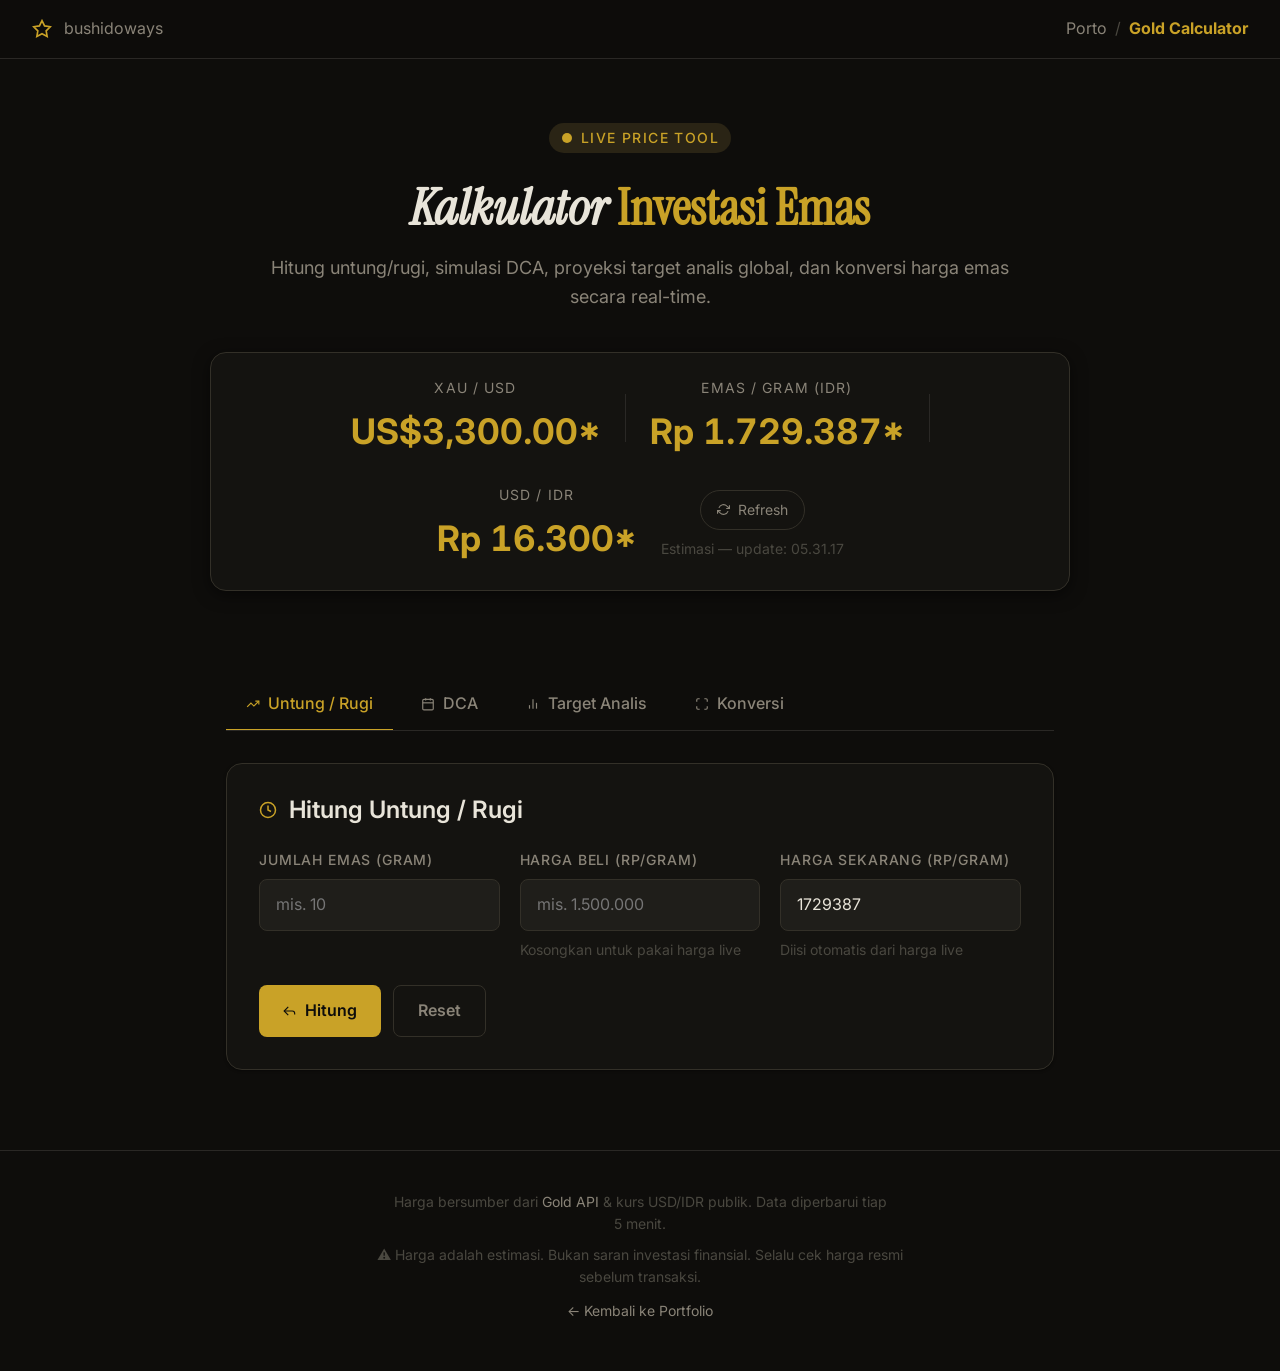
==== commit c0ec8aed: "Change title from 'Bushidoways' to 'Hehe'" ====
--- a/tools/gold/index.html
+++ b/tools/gold/index.html
@@ -1,9 +1,18 @@
+<!--
+   _-=Created With Love=- _                   
+| \ | ___ ._ _  ___  ___
+|   |<_> || ' |/ . |<_-<
+|_\_|<___||_|_|\_. |/__/
+               <___'    
+-->
+
+
 <!DOCTYPE html>
 <html lang="id" data-theme="dark">
 <head>
 <meta charset="UTF-8">
 <meta name="viewport" content="width=device-width, initial-scale=1.0">
-<title>Gold Calculator — Bushidoways</title>
+<title>Gold Calculator — Hehe</title>
 <meta name="description" content="Kalkulator investasi emas real-time: untung/rugi, DCA, proyeksi analis, dan konversi harga.">
 <link rel="icon" href="/favicon.svg" type="image/svg+xml">
 <link rel="preconnect" href="https://fonts.googleapis.com">
@@ -578,4 +587,4 @@
 setInterval(fetchPrices, 5*60*1000);
 </script>
 </body>
-</html>+</html>
